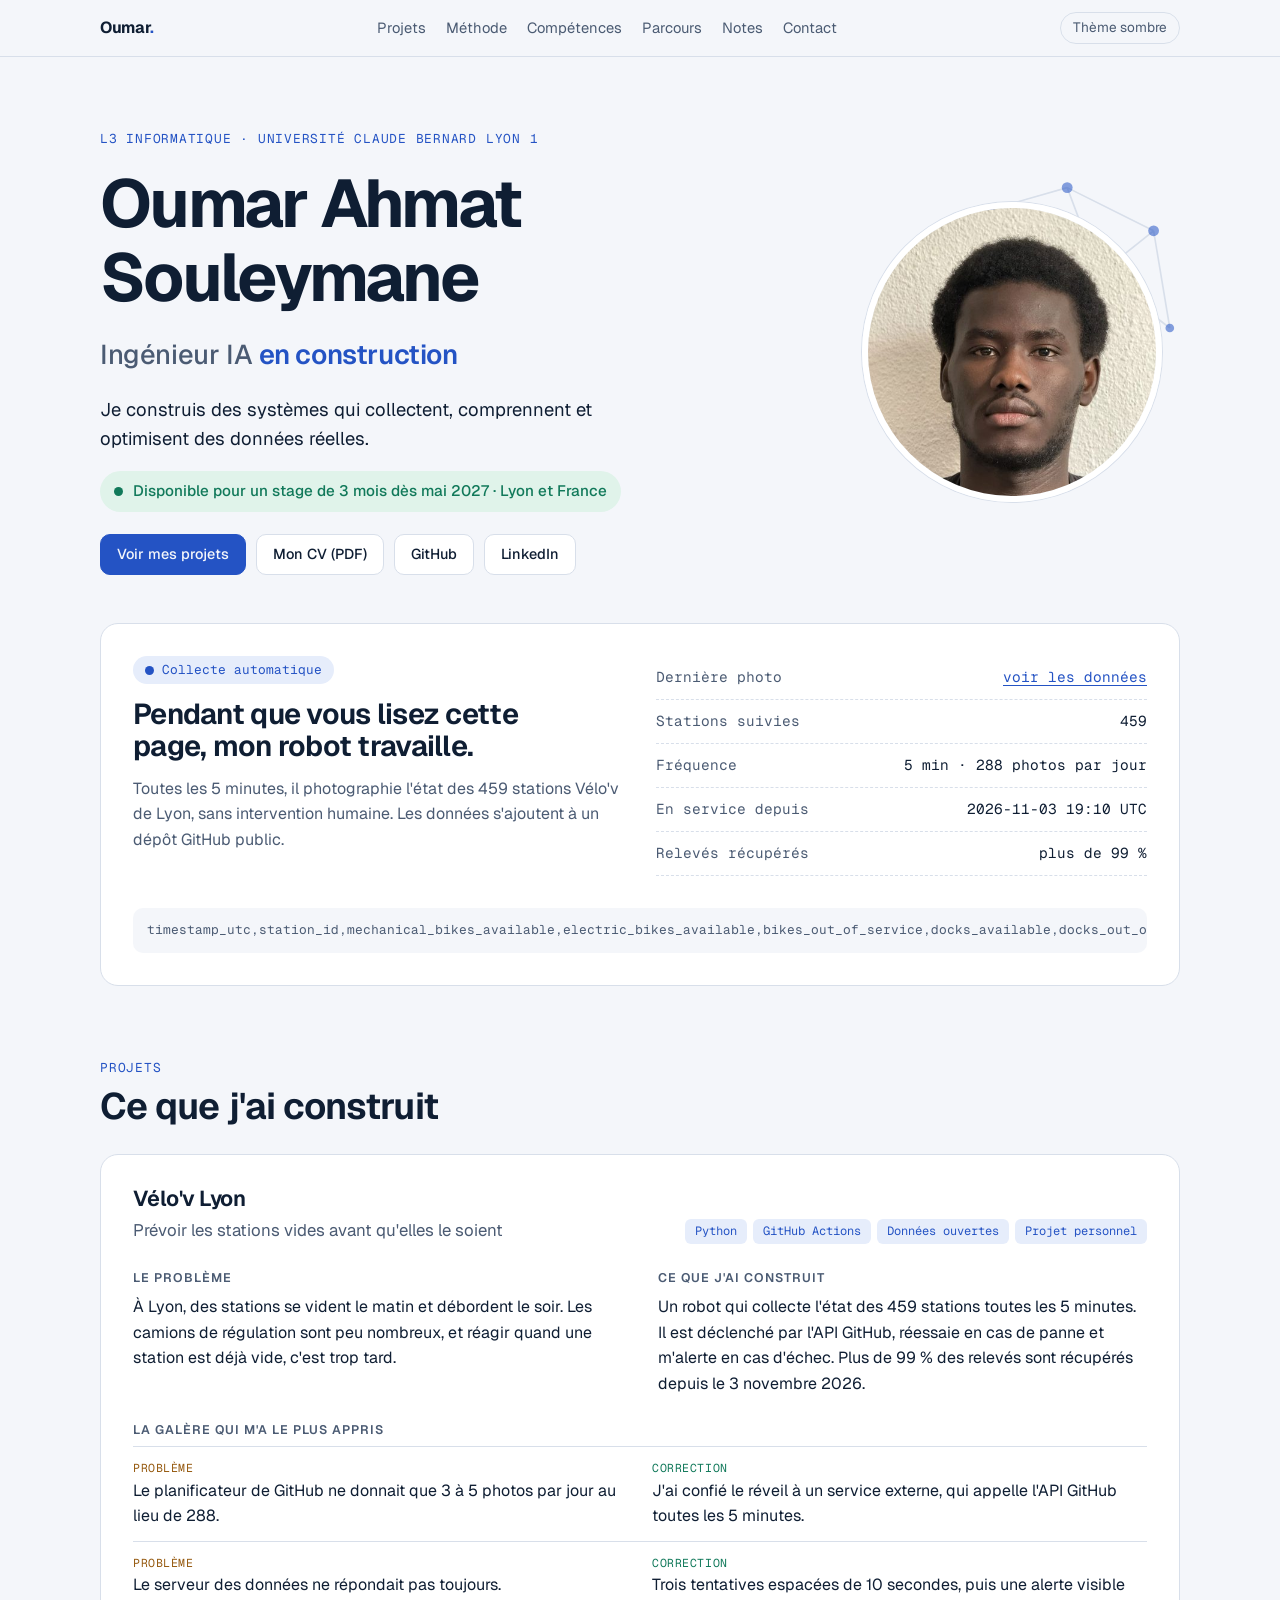
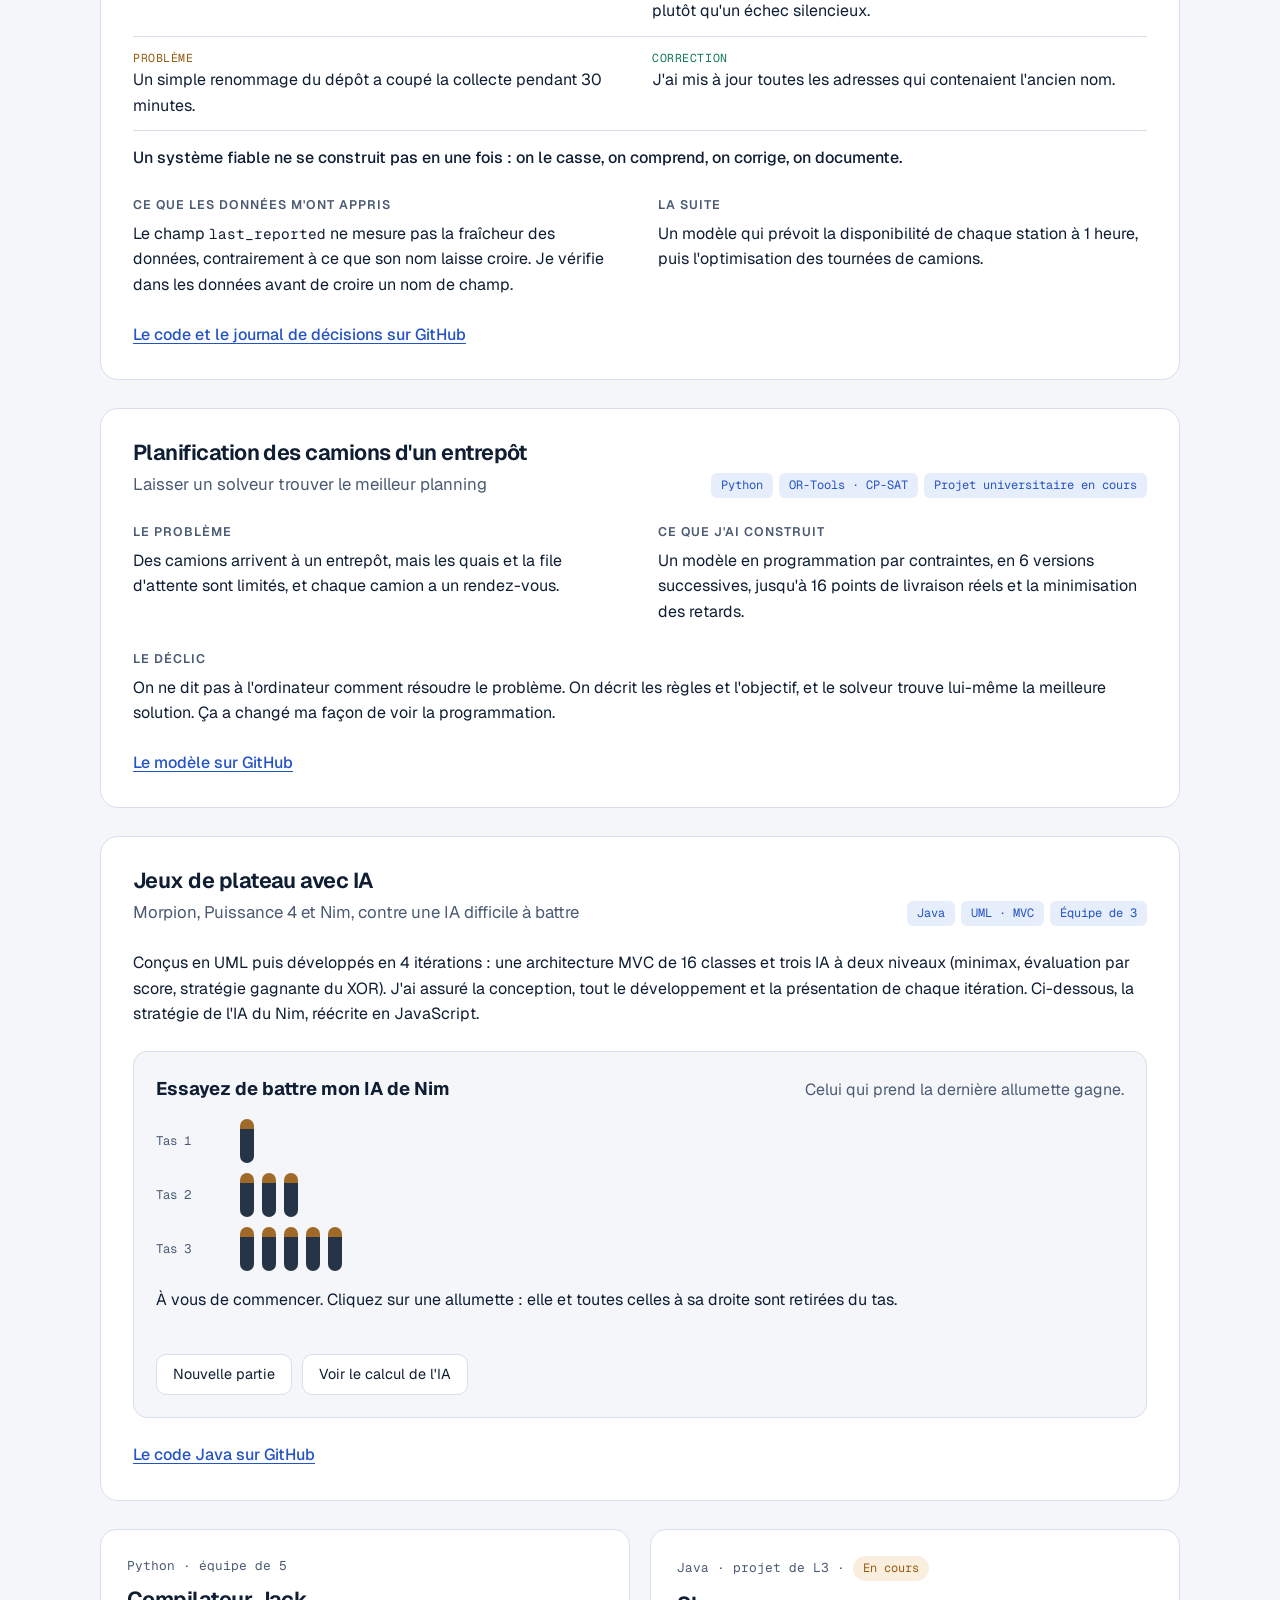
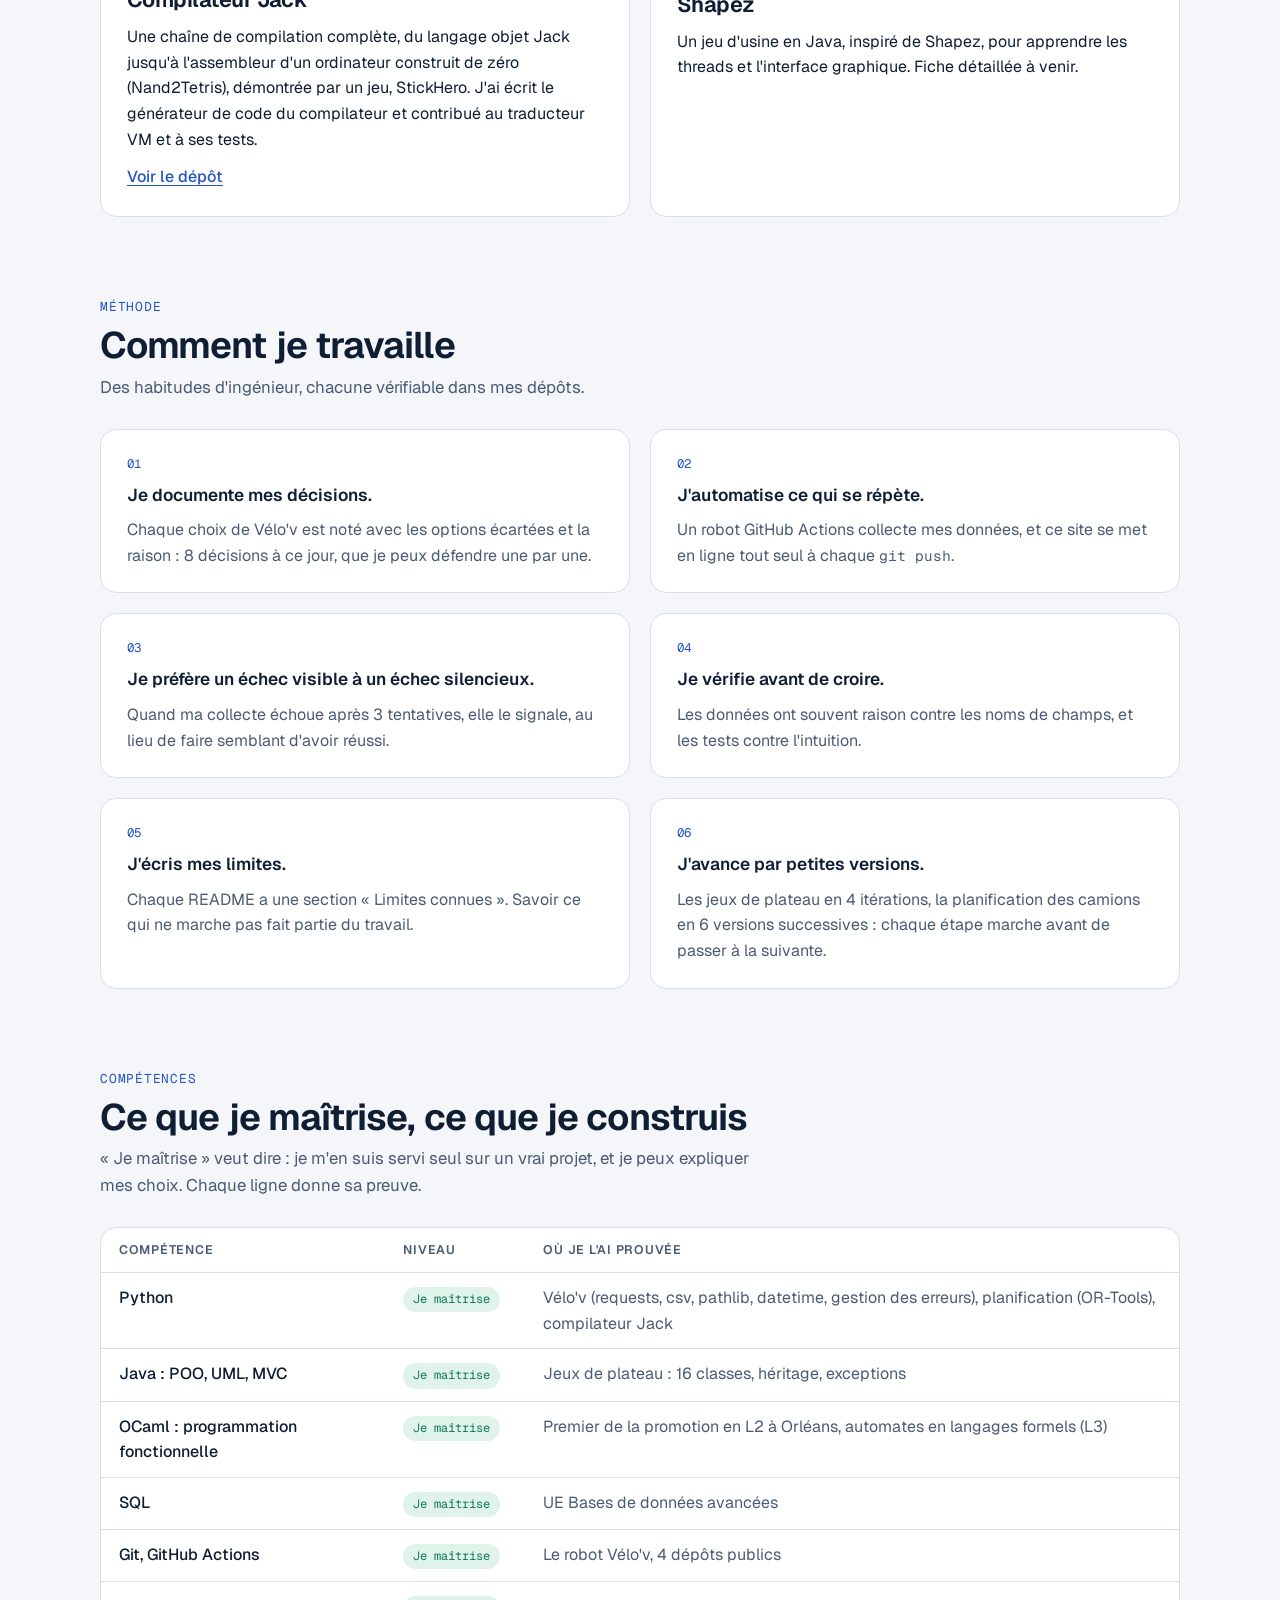
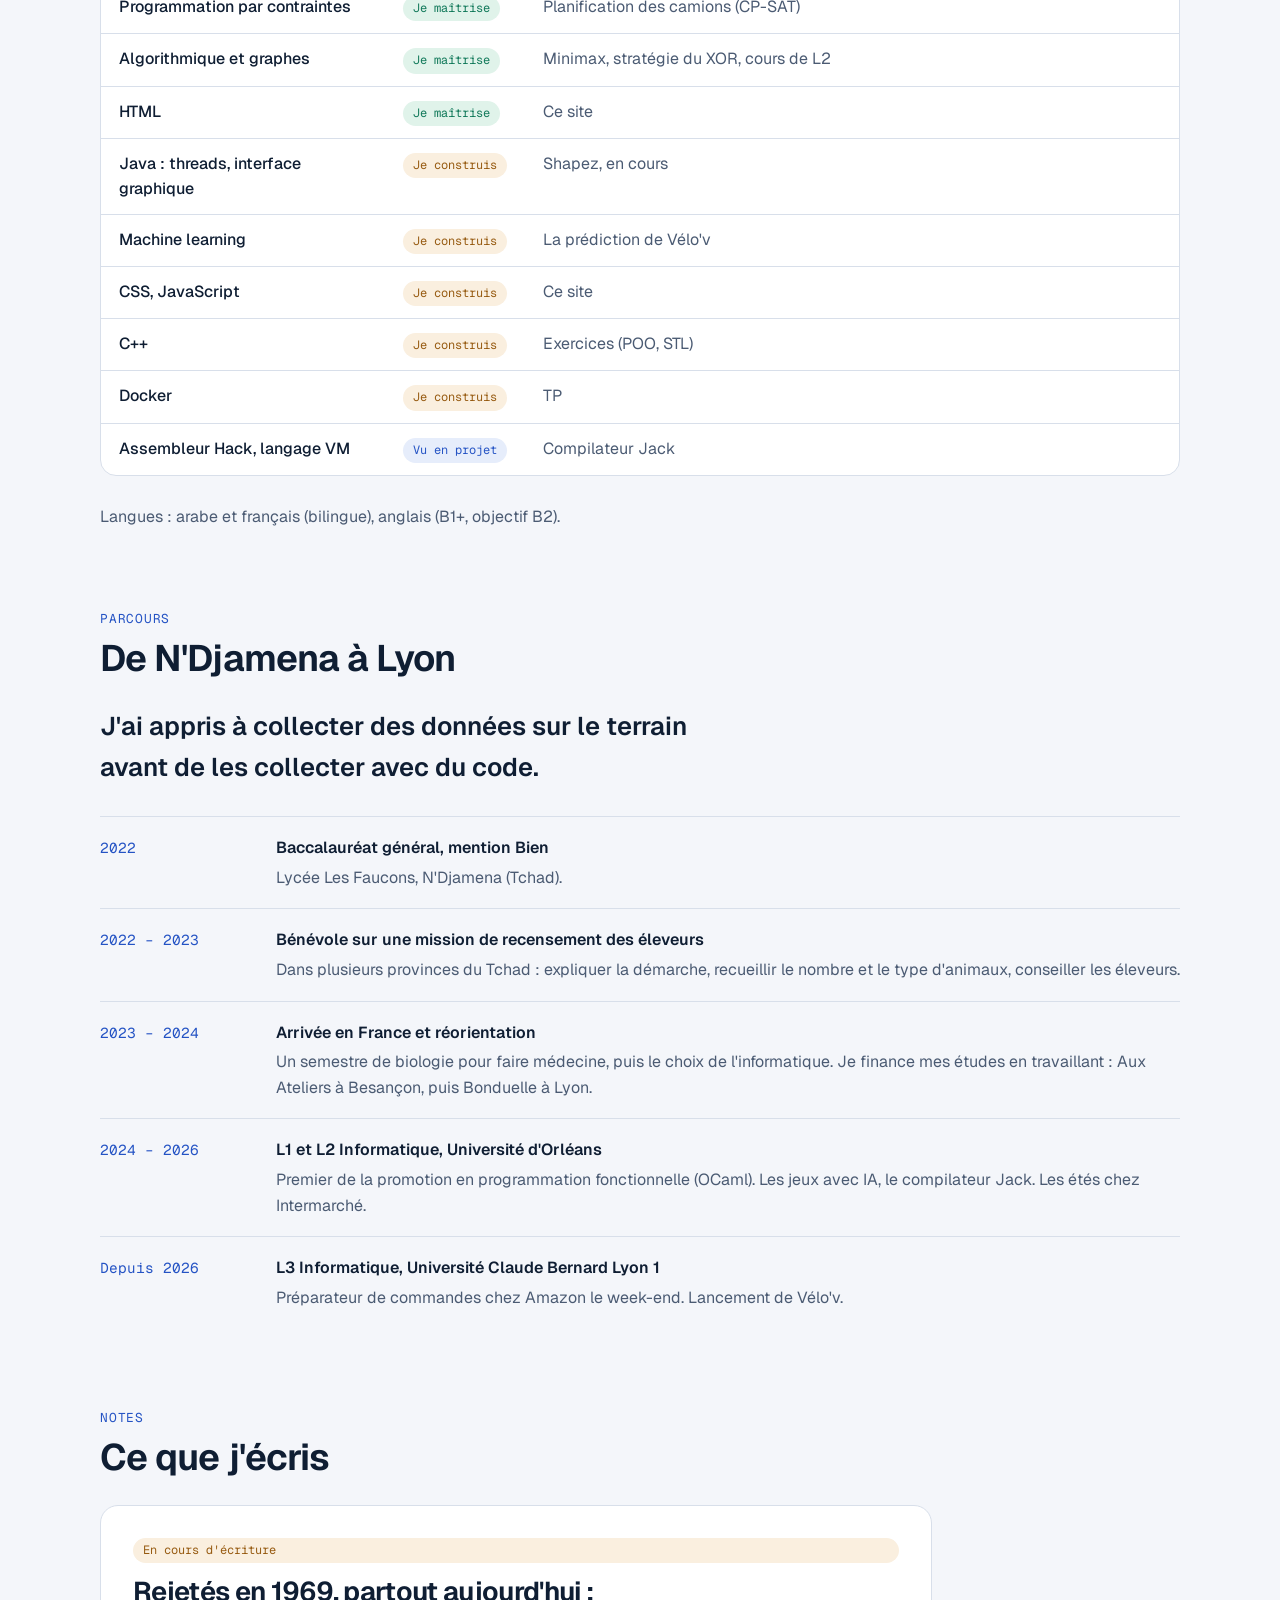
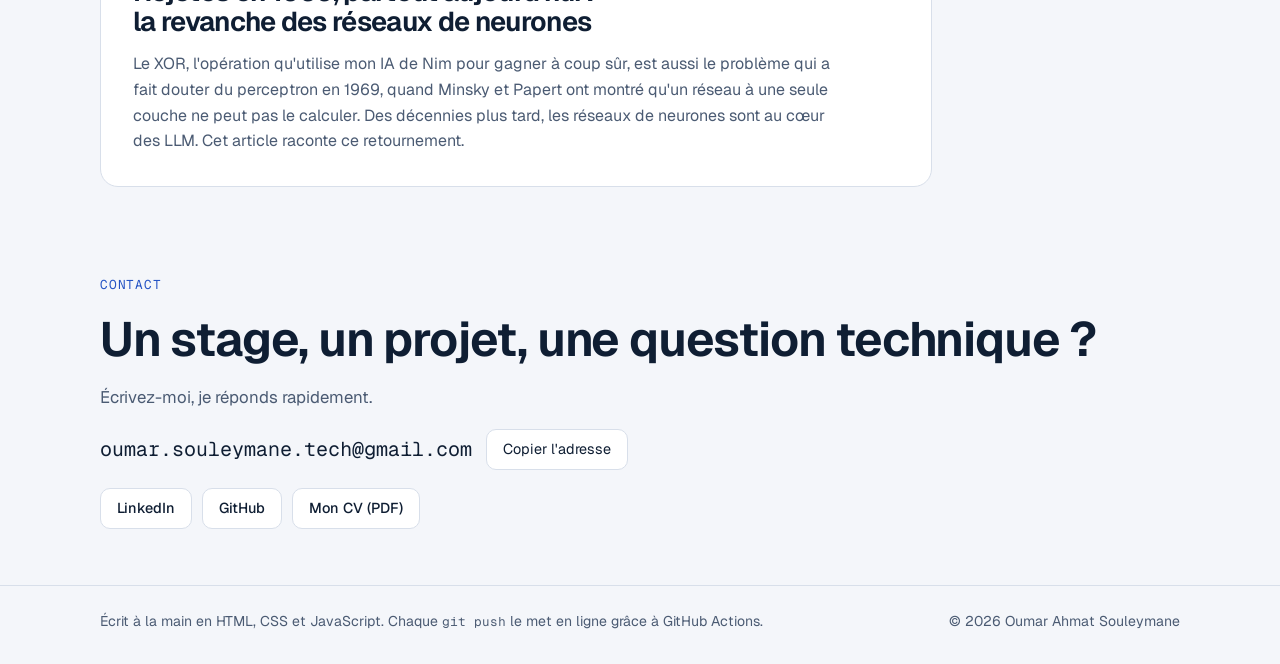
==== public/index.html @ a0fbc3c8 "Première version du portfolio" ====
<!doctype html>
<html lang="fr">
<head>
<meta charset="utf-8">
<meta name="viewport" content="width=device-width, initial-scale=1, viewport-fit=cover">
<title>Oumar Ahmat Souleymane</title>
<meta name="description" content="Oumar Ahmat Souleymane, ingénieur IA en construction. Étudiant en L3 Informatique à Lyon 1, à la recherche d'un stage de 3 mois dès mai 2027.">
<link rel="preconnect" href="https://fonts.googleapis.com">
<link rel="preconnect" href="https://fonts.gstatic.com" crossorigin>
<link rel="stylesheet" href="https://fonts.googleapis.com/css2?family=Geist:wght@400..800&family=Geist+Mono:wght@400;500&display=swap">
<link rel="stylesheet" href="css/style.css">
<link rel="icon" href="img/favicon.svg" type="image/svg+xml">
</head>
<body>
<header class="topbar">
  <div class="wrap topbar-in">
    <a class="brand" href="#accueil">Oumar<span>.</span></a>
    <nav class="nav" aria-label="Sections">
      <a href="#projets">Projets</a>
      <a href="#methode">Méthode</a>
      <a href="#competences">Compétences</a>
      <a href="#parcours">Parcours</a>
      <a href="#notes">Notes</a>
      <a href="#contact">Contact</a>
    </nav>
    <button class="theme" type="button" id="theme">Thème sombre</button>
  </div>
</header>

<main>
  <section id="accueil" class="wrap hero">
    <div class="hero-text">
      <p class="eyebrow">L3 Informatique · Université Claude Bernard Lyon 1</p>
      <h1>Oumar Ahmat Souleymane</h1>
      <p class="role">Ingénieur IA <strong>en construction</strong></p>
      <p class="lead">Je construis des systèmes qui collectent, comprennent et optimisent des données réelles.</p>
      <p class="badge"><span class="dot" aria-hidden="true"></span>Disponible pour un stage de 3 mois dès mai 2027 · Lyon et France</p>
      <div class="actions">
        <a class="btn primary" href="#projets">Voir mes projets</a>
        <a class="btn" href="cv.pdf" target="_blank" rel="noopener">Mon CV (PDF)</a>
        <a class="btn" href="https://github.com/S-oumar" target="_blank" rel="noopener">GitHub</a>
        <a class="btn" href="https://www.linkedin.com/in/oumar-ahmat-souleymane" target="_blank" rel="noopener">LinkedIn</a>
      </div>
    </div>
    <figure class="portrait">
      <svg viewBox="0 0 200 200" aria-hidden="true">
        <g stroke="currentColor" stroke-width="1.5" fill="none">
          <line x1="20" y1="40" x2="90" y2="20"/><line x1="90" y1="20" x2="170" y2="60"/>
          <line x1="90" y1="20" x2="120" y2="100"/><line x1="170" y1="60" x2="120" y2="100"/>
          <line x1="20" y1="40" x2="60" y2="120"/><line x1="60" y1="120" x2="120" y2="100"/>
          <line x1="170" y1="60" x2="185" y2="150"/><line x1="120" y1="100" x2="185" y2="150"/>
        </g>
        <circle cx="20" cy="40" r="4"/><circle cx="90" cy="20" r="5"/><circle cx="170" cy="60" r="5"/>
        <circle cx="120" cy="100" r="6"/><circle cx="60" cy="120" r="4"/><circle cx="185" cy="150" r="4"/>
      </svg>
      <img src="img/photo.jpg" alt="Portrait d'Oumar Ahmat Souleymane" width="480" height="480">
    </figure>
  </section>

  <section id="direct" class="wrap" aria-labelledby="direct-titre">
    <div class="live">
      <div class="live-head">
        <span class="pill" id="live-pill"><span class="dot" aria-hidden="true"></span><span id="live-state">Collecte automatique</span></span>
        <h2 id="direct-titre">Pendant que vous lisez cette page, mon robot travaille.</h2>
        <p>Toutes les 5 minutes, il photographie l'état des 459 stations Vélo'v de Lyon, sans intervention humaine. Les données s'ajoutent à un dépôt GitHub public.</p>
      </div>
      <dl class="spec">
        <div><dt>Dernière photo</dt><dd id="last-shot"><a href="https://github.com/S-oumar/velo-v-lyon/tree/main/data" target="_blank" rel="noopener">voir les données</a></dd></div>
        <div><dt>Stations suivies</dt><dd>459</dd></div>
        <div><dt>Fréquence</dt><dd>5 min · 288 photos par jour</dd></div>
        <div><dt>En service depuis</dt><dd>2026-11-03 19:10 UTC</dd></div>
        <div><dt>Relevés récupérés</dt><dd>plus de 99 %</dd></div>
      </dl>
      <p class="csv" aria-label="En-tête des fichiers de données">timestamp_utc,station_id,mechanical_bikes_available,electric_bikes_available,bikes_out_of_service,docks_available,docks_out_of_service,can_rent,can_return,last_reported_utc</p>
    </div>
  </section>

  <section id="projets" class="wrap section">
    <header class="section-head">
      <p class="eyebrow">Projets</p>
      <h2>Ce que j'ai construit</h2>
    </header>

    <article class="case">
      <div class="case-head">
        <div>
          <h3>Vélo'v Lyon</h3>
          <p class="case-sub">Prévoir les stations vides avant qu'elles le soient</p>
        </div>
        <ul class="tags"><li>Python</li><li>GitHub Actions</li><li>Données ouvertes</li><li>Projet personnel</li></ul>
      </div>
      <div class="case-grid">
        <div>
          <h4>Le problème</h4>
          <p>À Lyon, des stations se vident le matin et débordent le soir. Les camions de régulation sont peu nombreux, et réagir quand une station est déjà vide, c'est trop tard.</p>
        </div>
        <div>
          <h4>Ce que j'ai construit</h4>
          <p>Un robot qui collecte l'état des 459 stations toutes les 5 minutes. Il est déclenché par l'API GitHub, réessaie en cas de panne et m'alerte en cas d'échec. Plus de 99 % des relevés sont récupérés depuis le 3 novembre 2026.</p>
        </div>
        <div class="wide">
          <h4>La galère qui m'a le plus appris</h4>
          <ul class="fixes">
            <li><p class="broke">Le planificateur de GitHub ne donnait que 3 à 5 photos par jour au lieu de 288.</p><p class="fixed">J'ai confié le réveil à un service externe, qui appelle l'API GitHub toutes les 5 minutes.</p></li>
            <li><p class="broke">Le serveur des données ne répondait pas toujours.</p><p class="fixed">Trois tentatives espacées de 10 secondes, puis une alerte visible plutôt qu'un échec silencieux.</p></li>
            <li><p class="broke">Un simple renommage du dépôt a coupé la collecte pendant 30 minutes.</p><p class="fixed">J'ai mis à jour toutes les adresses qui contenaient l'ancien nom.</p></li>
          </ul>
          <p class="takeaway">Un système fiable ne se construit pas en une fois&nbsp;: on le casse, on comprend, on corrige, on documente.</p>
        </div>
        <div>
          <h4>Ce que les données m'ont appris</h4>
          <p>Le champ <code>last_reported</code> ne mesure pas la fraîcheur des données, contrairement à ce que son nom laisse croire. Je vérifie dans les données avant de croire un nom de champ.</p>
        </div>
        <div>
          <h4>La suite</h4>
          <p>Un modèle qui prévoit la disponibilité de chaque station à 1 heure, puis l'optimisation des tournées de camions.</p>
        </div>
      </div>
      <a class="more" href="https://github.com/S-oumar/velo-v-lyon" target="_blank" rel="noopener">Le code et le journal de décisions sur GitHub</a>
    </article>

    <article class="case">
      <div class="case-head">
        <div>
          <h3>Planification des camions d'un entrepôt</h3>
          <p class="case-sub">Laisser un solveur trouver le meilleur planning</p>
        </div>
        <ul class="tags"><li>Python</li><li>OR-Tools · CP-SAT</li><li>Projet universitaire en cours</li></ul>
      </div>
      <div class="case-grid">
        <div>
          <h4>Le problème</h4>
          <p>Des camions arrivent à un entrepôt, mais les quais et la file d'attente sont limités, et chaque camion a un rendez-vous.</p>
        </div>
        <div>
          <h4>Ce que j'ai construit</h4>
          <p>Un modèle en programmation par contraintes, en 6 versions successives, jusqu'à 16 points de livraison réels et la minimisation des retards.</p>
        </div>
        <div class="wide">
          <h4>Le déclic</h4>
          <p>On ne dit pas à l'ordinateur comment résoudre le problème. On décrit les règles et l'objectif, et le solveur trouve lui-même la meilleure solution. Ça a changé ma façon de voir la programmation.</p>
        </div>
      </div>
      <a class="more" href="https://github.com/S-oumar/Optimisation-de-transport" target="_blank" rel="noopener">Le modèle sur GitHub</a>
    </article>

    <article class="case">
      <div class="case-head">
        <div>
          <h3>Jeux de plateau avec IA</h3>
          <p class="case-sub">Morpion, Puissance 4 et Nim, contre une IA difficile à battre</p>
        </div>
        <ul class="tags"><li>Java</li><li>UML · MVC</li><li>Équipe de 3</li></ul>
      </div>
      <p>Conçus en UML puis développés en 4 itérations&nbsp;: une architecture MVC de 16 classes et trois IA à deux niveaux (minimax, évaluation par score, stratégie gagnante du XOR). J'ai assuré la conception, tout le développement et la présentation de chaque itération. Ci-dessous, la stratégie de l'IA du Nim, réécrite en JavaScript.</p>
      <div class="nim" id="nim">
        <div class="nim-top">
          <strong>Essayez de battre mon IA de Nim</strong>
          <span class="muted">Celui qui prend la dernière allumette gagne.</span>
        </div>
        <div class="piles" id="piles"></div>
        <p class="nim-status" id="nim-status" aria-live="polite">À vous de commencer. Cliquez sur une allumette&nbsp;: elle et toutes celles à sa droite sont retirées du tas.</p>
        <div class="nim-actions">
          <button class="btn" type="button" id="nim-reset">Nouvelle partie</button>
          <button class="btn" type="button" id="nim-why" aria-expanded="false" aria-controls="nim-xor">Voir le calcul de l'IA</button>
        </div>
        <div class="xor" id="nim-xor" hidden>
          <table><tbody id="xor-body"></tbody></table>
          <p class="muted" id="xor-text"></p>
        </div>
      </div>
      <a class="more" href="https://github.com/S-oumar/jeux-de-plateau-ia" target="_blank" rel="noopener">Le code Java sur GitHub</a>
    </article>

    <div class="cards">
      <article class="card">
        <p class="meta">Python · équipe de 5</p>
        <h3>Compilateur Jack</h3>
        <p>Une chaîne de compilation complète, du langage objet Jack jusqu'à l'assembleur d'un ordinateur construit de zéro (Nand2Tetris), démontrée par un jeu, StickHero. J'ai écrit le générateur de code du compilateur et contribué au traducteur VM et à ses tests.</p>
        <a class="more" href="https://github.com/S-oumar/compilateur-jack" target="_blank" rel="noopener">Voir le dépôt</a>
      </article>
      <article class="card">
        <p class="meta">Java · projet de L3 · <span class="chip build">En cours</span></p>
        <h3>Shapez</h3>
        <p>Un jeu d'usine en Java, inspiré de Shapez, pour apprendre les threads et l'interface graphique. Fiche détaillée à venir.</p>
      </article>
    </div>
  </section>

  <section id="methode" class="wrap section">
    <header class="section-head">
      <p class="eyebrow">Méthode</p>
      <h2>Comment je travaille</h2>
      <p class="intro">Des habitudes d'ingénieur, chacune vérifiable dans mes dépôts.</p>
    </header>
    <ul class="principles">
      <li><strong>Je documente mes décisions.</strong><span>Chaque choix de Vélo'v est noté avec les options écartées et la raison&nbsp;: 8 décisions à ce jour, que je peux défendre une par une.</span></li>
      <li><strong>J'automatise ce qui se répète.</strong><span>Un robot GitHub Actions collecte mes données, et ce site se met en ligne tout seul à chaque <code>git push</code>.</span></li>
      <li><strong>Je préfère un échec visible à un échec silencieux.</strong><span>Quand ma collecte échoue après 3 tentatives, elle le signale, au lieu de faire semblant d'avoir réussi.</span></li>
      <li><strong>Je vérifie avant de croire.</strong><span>Les données ont souvent raison contre les noms de champs, et les tests contre l'intuition.</span></li>
      <li><strong>J'écris mes limites.</strong><span>Chaque README a une section «&nbsp;Limites connues&nbsp;». Savoir ce qui ne marche pas fait partie du travail.</span></li>
      <li><strong>J'avance par petites versions.</strong><span>Les jeux de plateau en 4 itérations, la planification des camions en 6 versions successives&nbsp;: chaque étape marche avant de passer à la suivante.</span></li>
    </ul>
  </section>

  <section id="competences" class="wrap section">
    <header class="section-head">
      <p class="eyebrow">Compétences</p>
      <h2>Ce que je maîtrise, ce que je construis</h2>
      <p class="intro">«&nbsp;Je maîtrise&nbsp;» veut dire&nbsp;: je m'en suis servi seul sur un vrai projet, et je peux expliquer mes choix. Chaque ligne donne sa preuve.</p>
    </header>
    <div class="table-box">
      <table class="skills">
        <thead><tr><th scope="col">Compétence</th><th scope="col">Niveau</th><th scope="col">Où je l'ai prouvée</th></tr></thead>
        <tbody>
          <tr><td>Python</td><td><span class="chip master">Je maîtrise</span></td><td>Vélo'v (requests, csv, pathlib, datetime, gestion des erreurs), planification (OR-Tools), compilateur Jack</td></tr>
          <tr><td>Java&nbsp;: POO, UML, MVC</td><td><span class="chip master">Je maîtrise</span></td><td>Jeux de plateau&nbsp;: 16 classes, héritage, exceptions</td></tr>
          <tr><td>OCaml&nbsp;: programmation fonctionnelle</td><td><span class="chip master">Je maîtrise</span></td><td>Premier de la promotion en L2 à Orléans, automates en langages formels (L3)</td></tr>
          <tr><td>SQL</td><td><span class="chip master">Je maîtrise</span></td><td>UE Bases de données avancées</td></tr>
          <tr><td>Git, GitHub Actions</td><td><span class="chip master">Je maîtrise</span></td><td>Le robot Vélo'v, 4 dépôts publics</td></tr>
          <tr><td>Programmation par contraintes</td><td><span class="chip master">Je maîtrise</span></td><td>Planification des camions (CP-SAT)</td></tr>
          <tr><td>Algorithmique et graphes</td><td><span class="chip master">Je maîtrise</span></td><td>Minimax, stratégie du XOR, cours de L2</td></tr>
          <tr><td>HTML</td><td><span class="chip master">Je maîtrise</span></td><td>Ce site</td></tr>
          <tr><td>Java&nbsp;: threads, interface graphique</td><td><span class="chip build">Je construis</span></td><td>Shapez, en cours</td></tr>
          <tr><td>Machine learning</td><td><span class="chip build">Je construis</span></td><td>La prédiction de Vélo'v</td></tr>
          <tr><td>CSS, JavaScript</td><td><span class="chip build">Je construis</span></td><td>Ce site</td></tr>
          <tr><td>C++</td><td><span class="chip build">Je construis</span></td><td>Exercices (POO, STL)</td></tr>
          <tr><td>Docker</td><td><span class="chip build">Je construis</span></td><td>TP</td></tr>
          <tr><td>Assembleur Hack, langage VM</td><td><span class="chip seen">Vu en projet</span></td><td>Compilateur Jack</td></tr>
        </tbody>
      </table>
    </div>
    <p class="langs">Langues&nbsp;: arabe et français (bilingue), anglais (B1+, objectif B2).</p>
  </section>

  <section id="parcours" class="wrap section">
    <header class="section-head">
      <p class="eyebrow">Parcours</p>
      <h2>De N'Djamena à Lyon</h2>
    </header>
    <p class="quote">J'ai appris à collecter des données sur le terrain avant de les collecter avec du code.</p>
    <ol class="timeline">
      <li><span class="when">2022</span><div class="what"><strong>Baccalauréat général, mention Bien</strong><span>Lycée Les Faucons, N'Djamena (Tchad).</span></div></li>
      <li><span class="when">2022 – 2023</span><div class="what"><strong>Bénévole sur une mission de recensement des éleveurs</strong><span>Dans plusieurs provinces du Tchad&nbsp;: expliquer la démarche, recueillir le nombre et le type d'animaux, conseiller les éleveurs.</span></div></li>
      <li><span class="when">2023 – 2024</span><div class="what"><strong>Arrivée en France et réorientation</strong><span>Un semestre de biologie pour faire médecine, puis le choix de l'informatique. Je finance mes études en travaillant&nbsp;: Aux Ateliers à Besançon, puis Bonduelle à Lyon.</span></div></li>
      <li><span class="when">2024 – 2026</span><div class="what"><strong>L1 et L2 Informatique, Université d'Orléans</strong><span>Premier de la promotion en programmation fonctionnelle (OCaml). Les jeux avec IA, le compilateur Jack. Les étés chez Intermarché.</span></div></li>
      <li><span class="when">Depuis 2026</span><div class="what"><strong>L3 Informatique, Université Claude Bernard Lyon 1</strong><span>Préparateur de commandes chez Amazon le week-end. Lancement de Vélo'v.</span></div></li>
    </ol>
  </section>

  <section id="notes" class="wrap section">
    <header class="section-head">
      <p class="eyebrow">Notes</p>
      <h2>Ce que j'écris</h2>
    </header>
    <article class="note">
      <span class="chip build">En cours d'écriture</span>
      <h3>Rejetés en 1969, partout aujourd'hui&nbsp;: la revanche des réseaux de neurones</h3>
      <p>Le XOR, l'opération qu'utilise mon IA de Nim pour gagner à coup sûr, est aussi le problème qui a fait douter du perceptron en 1969, quand Minsky et Papert ont montré qu'un réseau à une seule couche ne peut pas le calculer. Des décennies plus tard, les réseaux de neurones sont au cœur des LLM. Cet article raconte ce retournement.</p>
    </article>
  </section>

  <section id="contact" class="wrap contact">
    <p class="eyebrow">Contact</p>
    <h2>Un stage, un projet, une question technique&nbsp;?</h2>
    <p class="intro">Écrivez-moi, je réponds rapidement.</p>
    <div class="mail">
      <code id="mail">oumar.souleymane.tech@gmail.com</code>
      <button class="btn" type="button" id="copy-mail">Copier l'adresse</button>
    </div>
    <div class="links">
      <a class="btn" href="https://www.linkedin.com/in/oumar-ahmat-souleymane" target="_blank" rel="noopener">LinkedIn</a>
      <a class="btn" href="https://github.com/S-oumar" target="_blank" rel="noopener">GitHub</a>
      <a class="btn" href="cv.pdf" target="_blank" rel="noopener">Mon CV (PDF)</a>
    </div>
  </section>
</main>

<footer>
  <div class="wrap">
    <span>Écrit à la main en HTML, CSS et JavaScript. Chaque <code>git push</code> le met en ligne grâce à GitHub Actions.</span>
    <span>© 2026 Oumar Ahmat Souleymane</span>
  </div>
</footer>

<script src="js/main.js"></script>
</body>
</html>
---- public/css/style.css ----
/* Base : ce que le navigateur ne fait pas tout seul. */
*, *::before, *::after { box-sizing: border-box; }
:root { color-scheme: light; }
body { margin: 0; }
img { max-width: 100%; }
[hidden] { display: none !important; }
/* Mise en page : une colonne de lecture (1120 px max), en-tête collant, le robot Vélo'v en fiche technique juste sous l'accueil, puis les preuves du plus fort au plus personnel. */
:root {
  --bg: #f4f6fa;
  --surface: #ffffff;
  --ink: #0f1e33;
  --muted: #4b5b73;
  --line: #d8dfea;
  --accent: #2453c4;
  --accent-soft: #e6edfb;
  --live: #11795a;
  --live-soft: #e0f3ea;
  --build: #965a10;
  --build-soft: #faefdf;
  --header: rgba(244, 246, 250, 0.88);
  --display: "Geist", system-ui, -apple-system, "Segoe UI", Roboto, sans-serif;
  --body: "Geist", system-ui, -apple-system, "Segoe UI", Roboto, sans-serif;
  --mono: "Geist Mono", ui-monospace, "SFMono-Regular", Menlo, Consolas, monospace;
}
@media (prefers-color-scheme: dark) {
  :root:not([data-theme="light"]) {
    --bg: #0b1626; --surface: #102036; --ink: #e7edf7; --muted: #9db0c9; --line: #22354f;
    --accent: #7fb2ff; --accent-soft: #16294a; --live: #4fd1a1; --live-soft: #0f3328;
    --build: #f0b35b; --build-soft: #35260f; --header: rgba(11, 22, 38, 0.88);
    color-scheme: dark;
  }
}
:root[data-theme="dark"] {
  --bg: #0b1626; --surface: #102036; --ink: #e7edf7; --muted: #9db0c9; --line: #22354f;
  --accent: #7fb2ff; --accent-soft: #16294a; --live: #4fd1a1; --live-soft: #0f3328;
  --build: #f0b35b; --build-soft: #35260f; --header: rgba(11, 22, 38, 0.88);
  color-scheme: dark;
}

html { scroll-behavior: smooth; scroll-padding-top: 72px; }
main { overflow-x: clip; }
body { background: var(--bg); color: var(--ink); font-family: var(--body); font-size: 16px; line-height: 1.6; }
body::before { content: ""; position: fixed; inset: 0 0 auto; height: env(safe-area-inset-top, 0px); z-index: 10; background: var(--bg); }
a { color: var(--accent); text-underline-offset: 3px; }
a:focus-visible, button:focus-visible { outline: 2px solid var(--accent); outline-offset: 3px; border-radius: 6px; }
h1, h2, h3 { font-family: var(--display); font-weight: 650; line-height: 1.1; letter-spacing: -0.025em; text-wrap: balance; margin: 0; }
h2 { font-size: clamp(1.6rem, 1.2rem + 1.6vw, 2.3rem); }
h3 { font-size: 1.35rem; }
h4 { font-family: var(--body); font-size: 0.78rem; font-weight: 600; letter-spacing: 0.08em; text-transform: uppercase; color: var(--muted); margin: 0 0 6px; }
p { margin: 0; }
code, .mono { font-family: var(--mono); font-size: 0.9em; }

.wrap { max-width: 1120px; margin-inline: auto; padding-left: max(20px, env(safe-area-inset-left, 0px)); padding-right: max(20px, env(safe-area-inset-right, 0px)); }
.section { padding-block: 72px 8px; display: grid; gap: 28px; }
.section-head { display: grid; gap: 8px; max-width: 46rem; }
.eyebrow { font-family: var(--mono); font-size: 0.8rem; letter-spacing: 0.06em; text-transform: uppercase; color: var(--accent); }
.intro { color: var(--muted); font-size: 1.05rem; max-width: 42rem; }

/* En-tête */
.topbar { position: sticky; top: env(safe-area-inset-top, 0px); z-index: 20; background: var(--header); backdrop-filter: blur(10px); -webkit-backdrop-filter: blur(10px); border-bottom: 1px solid var(--line); }
.topbar-in { display: flex; align-items: center; justify-content: space-between; gap: 16px; padding-block: 12px; }
.brand { font-family: var(--display); font-weight: 700; color: var(--ink); text-decoration: none; letter-spacing: -0.02em; white-space: nowrap; }
.brand span { color: var(--accent); }
.nav { display: flex; gap: 20px; overflow-x: auto; min-width: 0; scrollbar-width: none; }
.nav::-webkit-scrollbar { display: none; }
.nav a { color: var(--muted); text-decoration: none; font-size: 0.92rem; white-space: nowrap; padding-block: 4px; }
.nav a:hover { color: var(--ink); }
.nav a[aria-current="true"] { color: var(--ink); box-shadow: inset 0 -2px 0 var(--accent); }
.theme { flex: none; font: inherit; font-size: 0.85rem; color: var(--muted); background: none; border: 1px solid var(--line); border-radius: 999px; padding: 4px 12px; cursor: pointer; white-space: nowrap; }
.theme:hover { color: var(--ink); border-color: var(--accent); }

/* Accueil */
.hero { display: grid; grid-template-columns: minmax(0, 1.35fr) minmax(0, 0.65fr); gap: 48px; align-items: center; padding-block: 72px 48px; }
.hero-text { display: grid; gap: 18px; min-width: 0; }
.hero h1 { font-size: clamp(2.4rem, 1.4rem + 3.8vw, 4.2rem); font-weight: 700; letter-spacing: -0.04em; }
.role { font-family: var(--display); font-weight: 500; letter-spacing: -0.015em; font-size: clamp(1.25rem, 1rem + 1vw, 1.7rem); color: var(--muted); }
.role strong { color: var(--accent); font-weight: 600; }
.lead { font-size: 1.15rem; max-width: 36rem; }
.badge { display: inline-flex; align-items: center; gap: 10px; justify-self: start; padding: 8px 14px; border-radius: 999px; background: var(--live-soft); color: var(--live); font-weight: 500; font-size: 0.95rem; }
.dot { width: 9px; height: 9px; border-radius: 50%; background: currentColor; flex: none; box-shadow: 0 0 0 0 currentColor; animation: pulse 2.4s ease-out infinite; }
@keyframes pulse { 0% { box-shadow: 0 0 0 0 color-mix(in srgb, currentColor 55%, transparent); } 70%, 100% { box-shadow: 0 0 0 9px transparent; } }
.actions { display: flex; flex-wrap: wrap; gap: 10px; margin-top: 4px; }
.btn { display: inline-flex; align-items: center; padding: 10px 18px; border-radius: 10px; border: 1px solid var(--line); background: var(--surface); color: var(--ink); text-decoration: none; font-weight: 500; font-size: 0.95rem; }
.btn:hover { border-color: var(--accent); }
.btn.primary { background: var(--accent); border-color: var(--accent); color: var(--bg); }
.portrait { margin: 0; position: relative; justify-self: center; width: min(100%, 300px); }
.portrait img { display: block; width: 100%; height: auto; aspect-ratio: 1; object-fit: cover; border-radius: 50%; border: 6px solid var(--surface); box-shadow: 0 0 0 1px var(--line); position: relative; z-index: 1; }
.portrait svg { position: absolute; inset: -12% -8% auto auto; width: 72%; z-index: 0; color: var(--line); }
.portrait svg circle { fill: var(--accent); opacity: 0.55; }

/* Robot en direct */
.live { display: grid; grid-template-columns: minmax(0, 1fr) minmax(0, 1fr); gap: 32px; padding: 32px; border-radius: 18px; background: var(--surface); border: 1px solid var(--line); }
.live-head { display: grid; gap: 14px; align-content: start; min-width: 0; }
.pill { display: inline-flex; align-items: center; gap: 8px; justify-self: start; padding: 4px 12px; border-radius: 999px; font-family: var(--mono); font-size: 0.8rem; background: var(--accent-soft); color: var(--accent); }
.pill[data-state="live"] { background: var(--live-soft); color: var(--live); }
.live-head h2 { font-size: clamp(1.35rem, 1.1rem + 1vw, 1.8rem); }
.live-head p { color: var(--muted); }
.spec { margin: 0; display: grid; gap: 0; font-family: var(--mono); font-size: 0.9rem; min-width: 0; }
.spec div { display: flex; justify-content: space-between; gap: 16px; padding-block: 10px; border-bottom: 1px dashed var(--line); }
.spec dt { color: var(--muted); }
.spec dd { margin: 0; text-align: right; font-variant-numeric: tabular-nums; }
.csv { grid-column: 1 / -1; overflow-x: auto; padding: 12px 14px; border-radius: 10px; background: var(--bg); font-family: var(--mono); font-size: 0.8rem; color: var(--muted); white-space: nowrap; }

/* Projets */
.case { display: grid; gap: 24px; padding: 32px; border-radius: 18px; background: var(--surface); border: 1px solid var(--line); }
.case-head { display: flex; flex-wrap: wrap; justify-content: space-between; align-items: flex-end; gap: 12px 24px; }
.case-head > div { display: grid; gap: 6px; min-width: 0; }
.case-sub { color: var(--muted); font-size: 1.05rem; }
.tags { list-style: none; margin: 0; padding: 0; display: flex; flex-wrap: wrap; gap: 6px; }
.tags li { font-family: var(--mono); font-size: 0.75rem; padding: 3px 10px; border-radius: 6px; background: var(--accent-soft); color: var(--accent); }
.case-grid { display: grid; grid-template-columns: repeat(2, minmax(0, 1fr)); gap: 24px 36px; }
.case-grid > div { min-width: 0; }
.case-grid .wide { grid-column: 1 / -1; }
.fixes { margin: 6px 0 0; padding: 0; list-style: none; display: grid; gap: 0; border-top: 1px solid var(--line); }
.fixes li { display: grid; grid-template-columns: minmax(0, 1fr) minmax(0, 1fr); gap: 24px; padding-block: 12px; border-bottom: 1px solid var(--line); }
.fixes .broke::before { content: "Problème"; display: block; font-family: var(--mono); font-size: 0.72rem; color: var(--build); letter-spacing: 0.05em; text-transform: uppercase; }
.fixes .fixed::before { content: "Correction"; display: block; font-family: var(--mono); font-size: 0.72rem; color: var(--live); letter-spacing: 0.05em; text-transform: uppercase; }
.takeaway { margin-top: 14px; font-weight: 500; }
.more { font-weight: 500; justify-self: start; }
.cards { display: grid; grid-template-columns: repeat(2, minmax(0, 1fr)); gap: 20px; }
.card { display: grid; gap: 12px; align-content: start; padding: 26px; border-radius: 16px; background: var(--surface); border: 1px solid var(--line); min-width: 0; }
.card .meta { font-family: var(--mono); font-size: 0.8rem; color: var(--muted); }
.wip { display: flex; flex-wrap: wrap; align-items: baseline; gap: 6px 12px; padding: 18px 22px; border-radius: 14px; border: 1px dashed var(--line); color: var(--muted); }
.wip strong { color: var(--ink); }

/* Méthode */
.principles { list-style: none; margin: 0; padding: 0; display: grid; grid-template-columns: repeat(2, minmax(0, 1fr)); gap: 20px; counter-reset: principe; }
.principles li { display: grid; gap: 8px; align-content: start; padding: 24px 26px; border-radius: 16px; background: var(--surface); border: 1px solid var(--line); counter-increment: principe; }
.principles li::before { content: "0" counter(principe); font-family: var(--mono); font-size: 0.78rem; color: var(--accent); }
.principles strong { font-family: var(--display); font-weight: 600; font-size: 1.08rem; }
.principles span { color: var(--muted); }

/* Compétences */
.table-box { overflow-x: auto; border-radius: 16px; border: 1px solid var(--line); background: var(--surface); }
.skills { width: 100%; border-collapse: collapse; min-width: 560px; }
.skills th, .skills td { text-align: left; padding: 12px 18px; border-bottom: 1px solid var(--line); vertical-align: top; }
.skills th { font-size: 0.78rem; font-weight: 600; letter-spacing: 0.06em; text-transform: uppercase; color: var(--muted); }
.skills tr:last-child td { border-bottom: 0; }
.skills td:first-child { font-weight: 500; }
.skills td:last-child { color: var(--muted); }
.chip { display: inline-block; white-space: nowrap; font-family: var(--mono); font-size: 0.75rem; padding: 3px 10px; border-radius: 999px; }
.chip.master { background: var(--live-soft); color: var(--live); }
.chip.build { background: var(--build-soft); color: var(--build); }
.chip.seen { background: var(--accent-soft); color: var(--accent); }
.langs { color: var(--muted); }

/* Parcours */
.quote { font-family: var(--display); font-weight: 600; font-size: clamp(1.2rem, 1rem + 0.9vw, 1.6rem); max-width: 40rem; }
.timeline { list-style: none; margin: 0; padding: 0; display: grid; gap: 0; }
.timeline li { display: grid; grid-template-columns: 9.5rem minmax(0, 1fr); gap: 24px; padding-block: 18px; border-top: 1px solid var(--line); }
.timeline .when { font-family: var(--mono); font-size: 0.9rem; color: var(--accent); font-variant-numeric: tabular-nums; padding-top: 2px; }
.timeline .what { display: grid; gap: 4px; }
.timeline .what strong { font-weight: 600; }
.timeline .what span { color: var(--muted); }

/* Notes */
.note { display: grid; gap: 14px; padding: 32px; border-radius: 18px; background: var(--surface); border: 1px solid var(--line); max-width: 52rem; }
.note h3 { font-size: clamp(1.3rem, 1.1rem + 0.8vw, 1.7rem); }
.note p { color: var(--muted); max-width: 44rem; }

/* Contact */
.contact { display: grid; gap: 18px; padding-block: 80px 56px; }
.contact h2 { font-size: clamp(1.9rem, 1.3rem + 2.4vw, 3rem); }
.mail { display: flex; flex-wrap: wrap; align-items: center; gap: 10px 14px; }
.mail code { font-size: clamp(1rem, 0.9rem + 0.5vw, 1.25rem); color: var(--ink); user-select: all; overflow-wrap: anywhere; }
button.btn { font: inherit; font-size: 0.9rem; cursor: pointer; }
.links { display: flex; flex-wrap: wrap; gap: 10px; }
footer { border-top: 1px solid var(--line); }
footer .wrap { display: flex; flex-wrap: wrap; justify-content: space-between; gap: 8px 24px; padding-block: 24px 32px; color: var(--muted); font-size: 0.88rem; }

/* Le jeu de Nim */
.nim { display: grid; gap: 16px; padding: 22px; border-radius: 14px; background: var(--bg); border: 1px solid var(--line); }
.nim-top { display: flex; flex-wrap: wrap; justify-content: space-between; align-items: baseline; gap: 8px 16px; }
.nim-top strong { font-family: var(--display); font-size: 1.15rem; }
.piles { display: grid; gap: 10px; }
.pile { display: grid; grid-template-columns: 4.5rem minmax(0, 1fr); align-items: center; gap: 12px; }
.pile-label { font-family: var(--mono); font-size: 0.78rem; color: var(--muted); }
.matches { display: flex; flex-wrap: wrap; gap: 8px; min-height: 44px; align-items: center; }
.match { width: 14px; height: 44px; padding: 0; border: 0; border-radius: 7px; cursor: pointer; background: linear-gradient(to bottom, var(--build) 0 22%, var(--ink) 22% 100%); opacity: 0.9; transition: transform 0.15s, opacity 0.15s; }
.match:hover, .match.lift { transform: translateY(-4px); opacity: 1; }
.match:disabled { cursor: default; transform: none; }
.empty { font-family: var(--mono); font-size: 0.78rem; color: var(--muted); }
.nim-status { min-height: 3.2em; }
.nim-actions { display: flex; flex-wrap: wrap; gap: 10px; }
.btn { display: inline-flex; align-items: center; padding: 8px 16px; border-radius: 10px; border: 1px solid var(--line); background: var(--surface); color: var(--ink); font: inherit; font-size: 0.9rem; font-weight: 500; cursor: pointer; text-decoration: none; }
.btn:hover { border-color: var(--accent); }
.btn.primary { background: var(--accent); border-color: var(--accent); color: var(--bg); }
.xor { overflow-x: auto; }
.xor table { border-collapse: collapse; font-family: var(--mono); font-size: 0.82rem; font-variant-numeric: tabular-nums; }
.xor td { padding: 3px 14px 3px 0; color: var(--muted); }
.xor tr.sum td { color: var(--ink); border-top: 1px solid var(--line); padding-top: 6px; font-weight: 500; }

.muted { color: var(--muted); }

@media (max-width: 820px) {
  .principles { grid-template-columns: minmax(0, 1fr); }
  .pile { grid-template-columns: 3.4rem minmax(0, 1fr); }
  .nim { padding: 16px; }
  .hero { grid-template-columns: minmax(0, 1fr); gap: 32px; padding-block: 44px 32px; }
  .portrait { order: -1; width: min(60%, 200px); justify-self: start; }
  .portrait svg { display: none; }
  .live, .case-grid, .cards { grid-template-columns: minmax(0, 1fr); }
  .live, .case, .note { padding: 22px; }
  .fixes li { grid-template-columns: minmax(0, 1fr); gap: 6px; }
  .timeline li { grid-template-columns: minmax(0, 1fr); gap: 4px; }
  .section { padding-block: 56px 4px; }
}
@media (prefers-reduced-motion: reduce) {
  html { scroll-behavior: auto; }
  .dot { animation: none; }
}
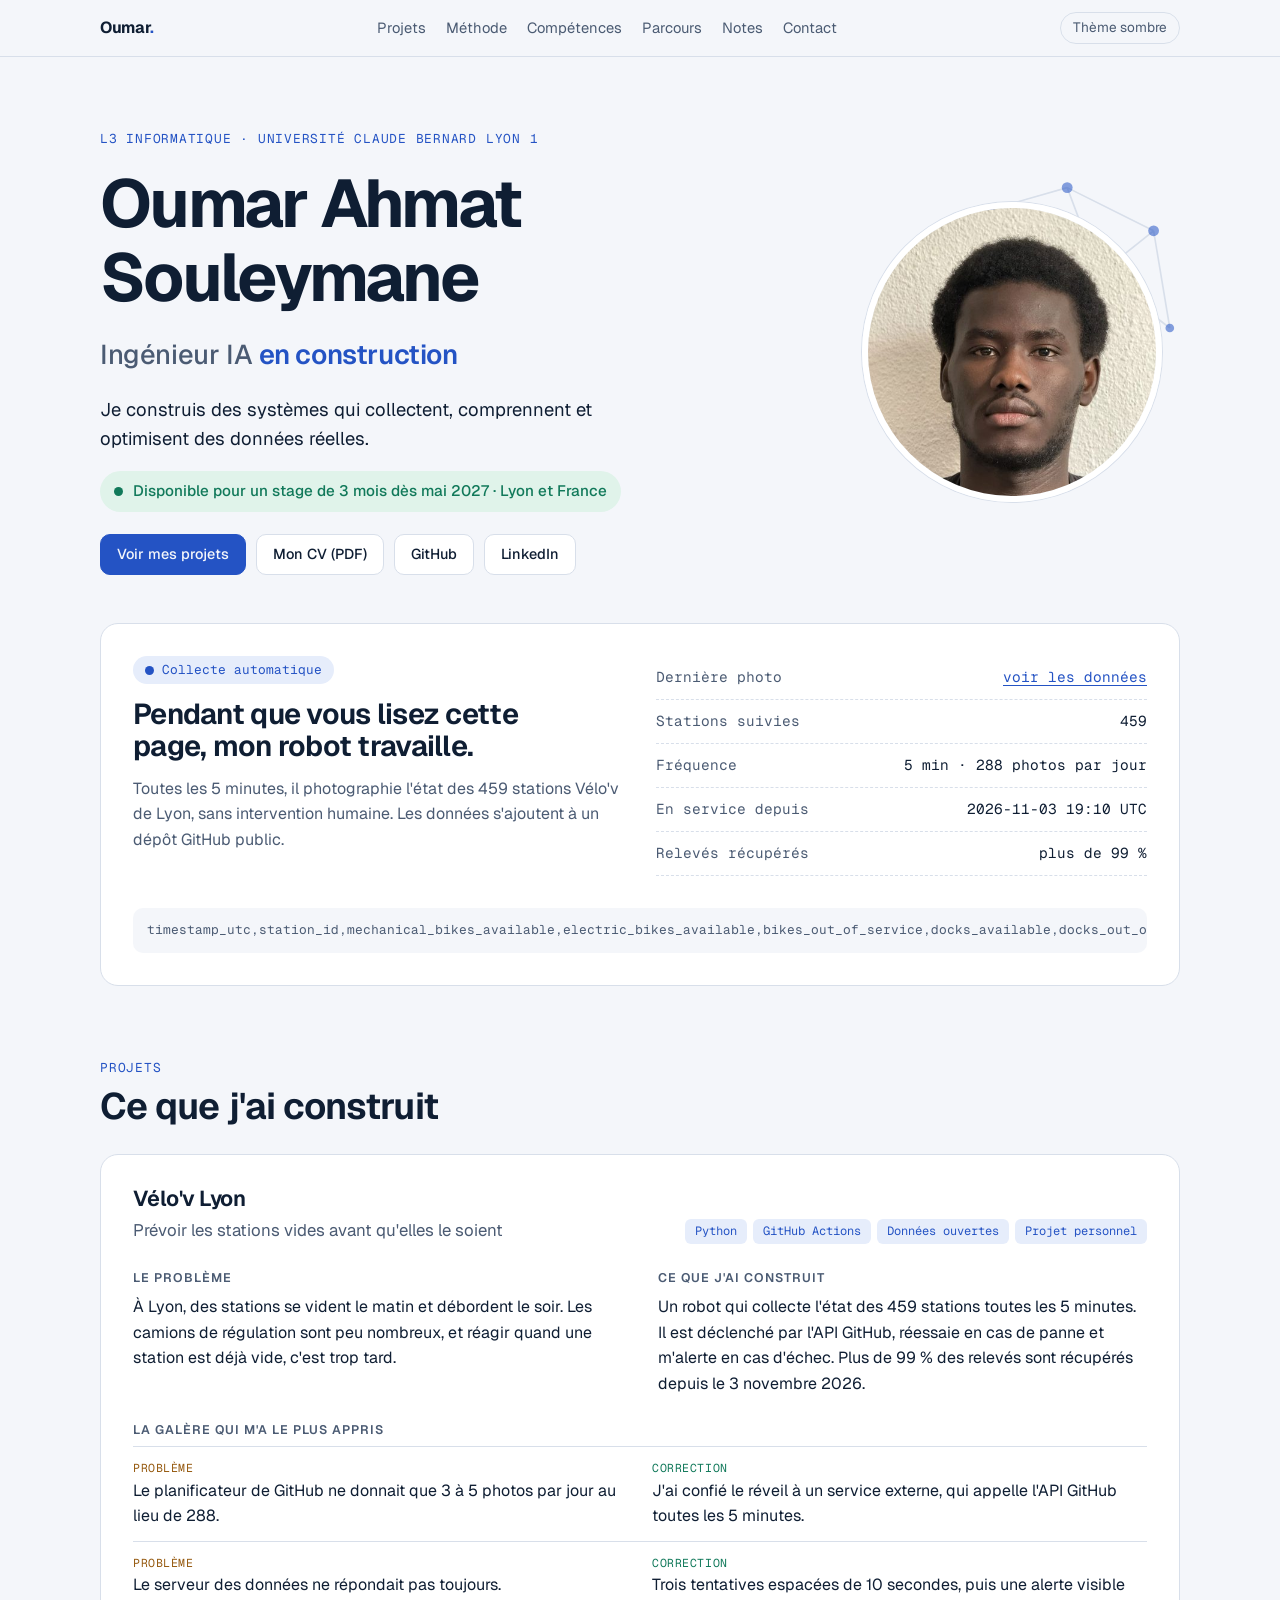
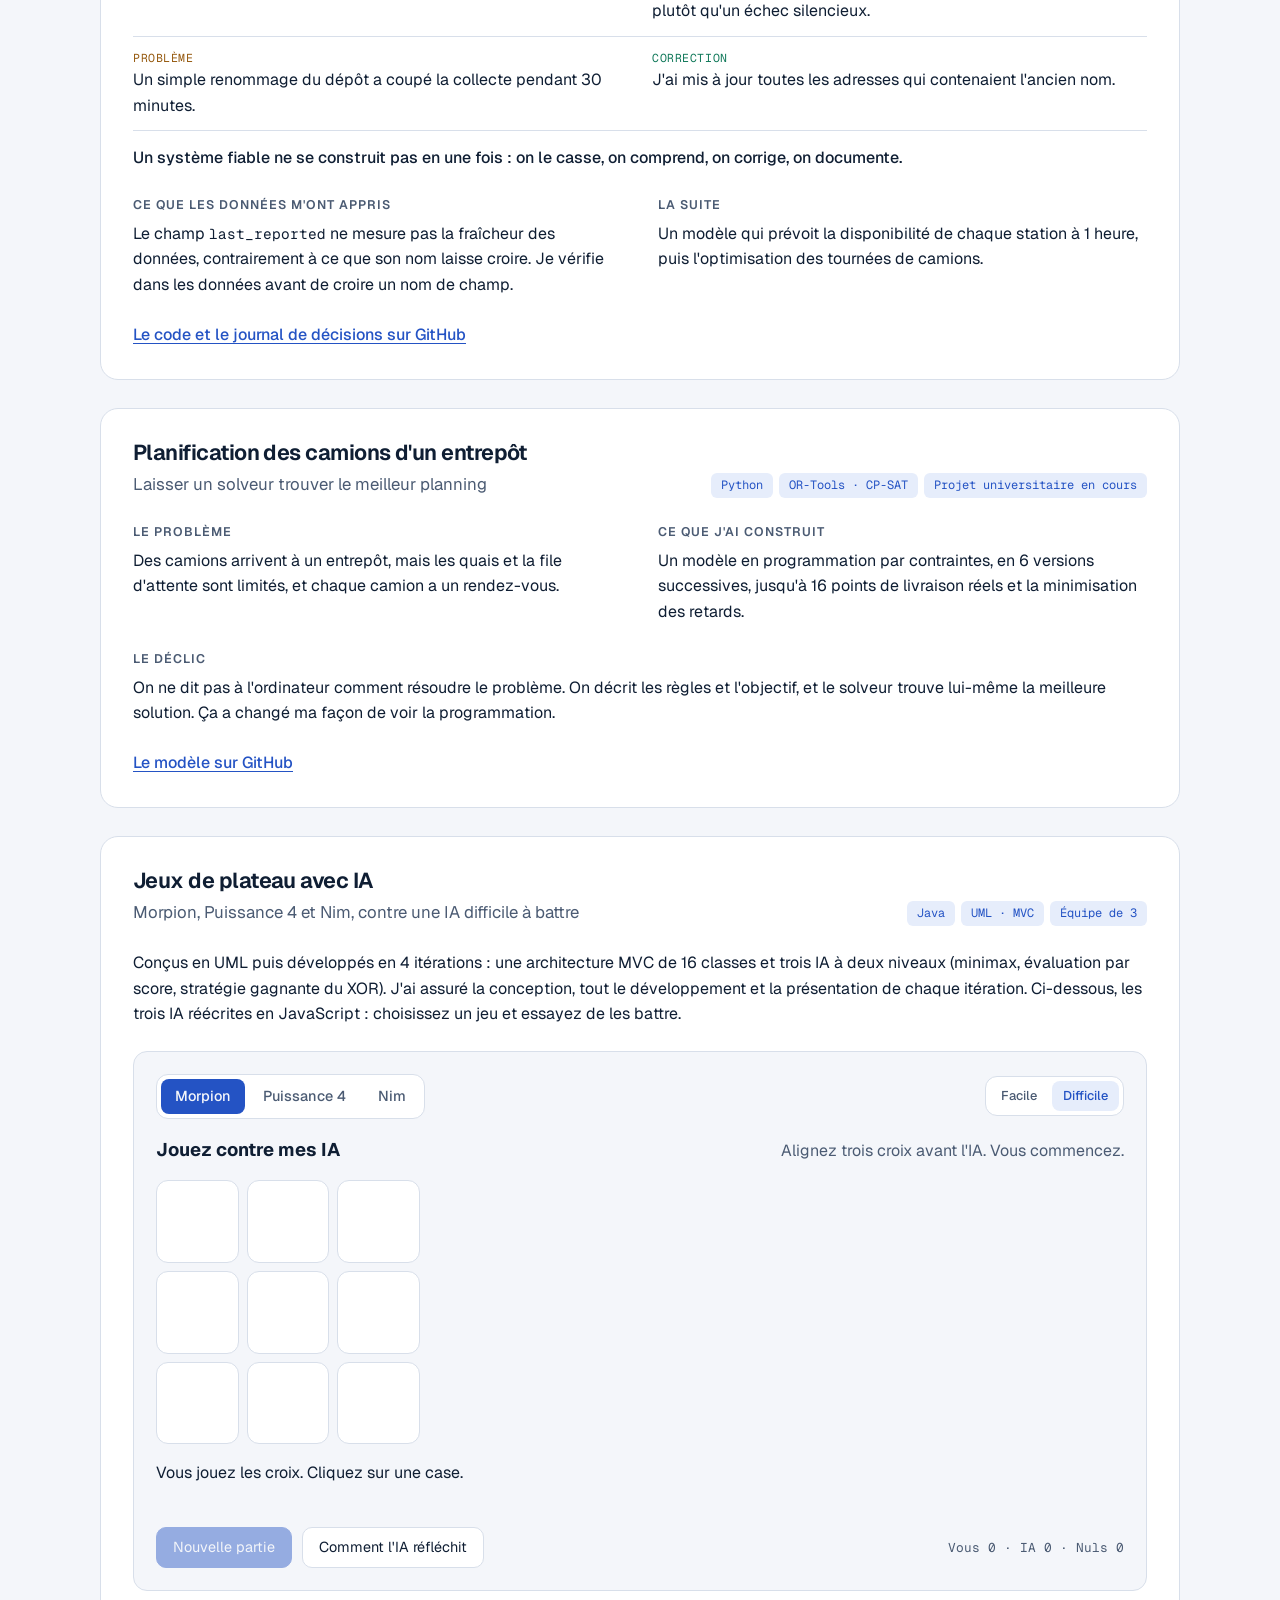
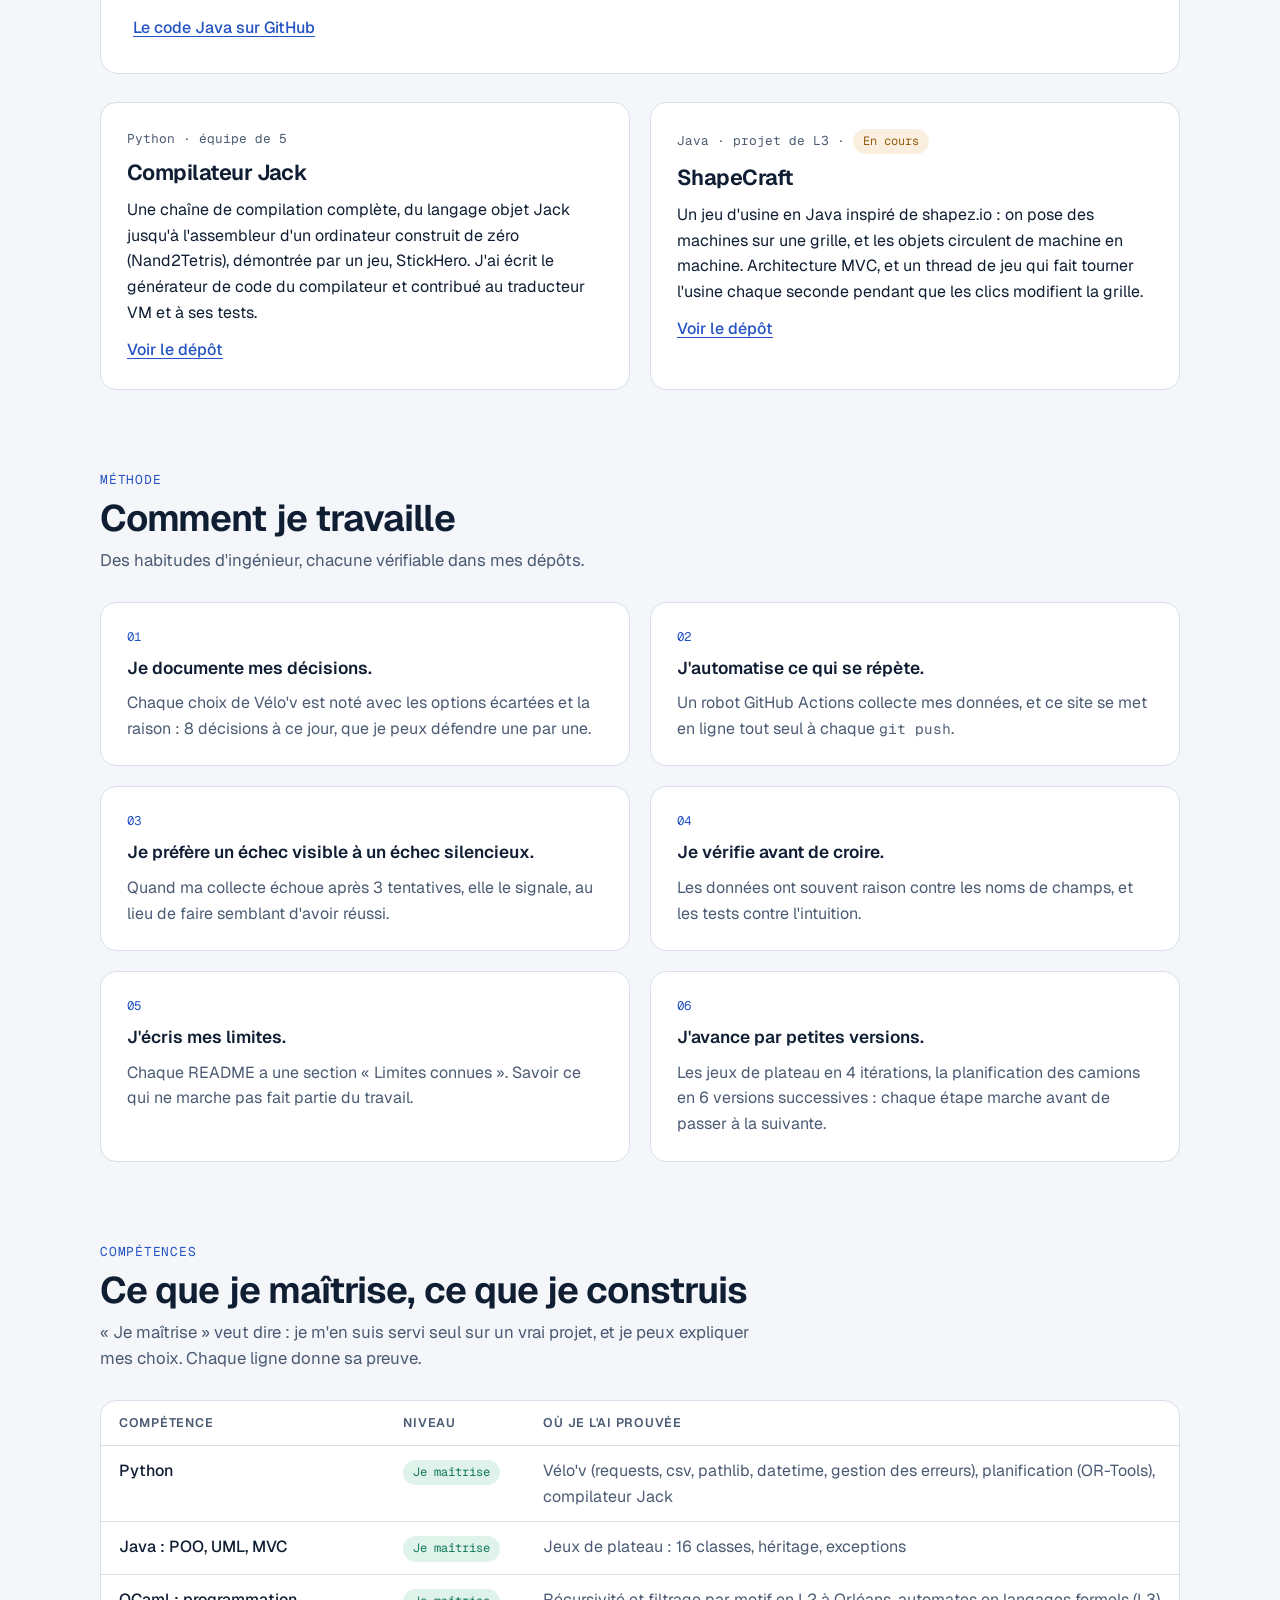
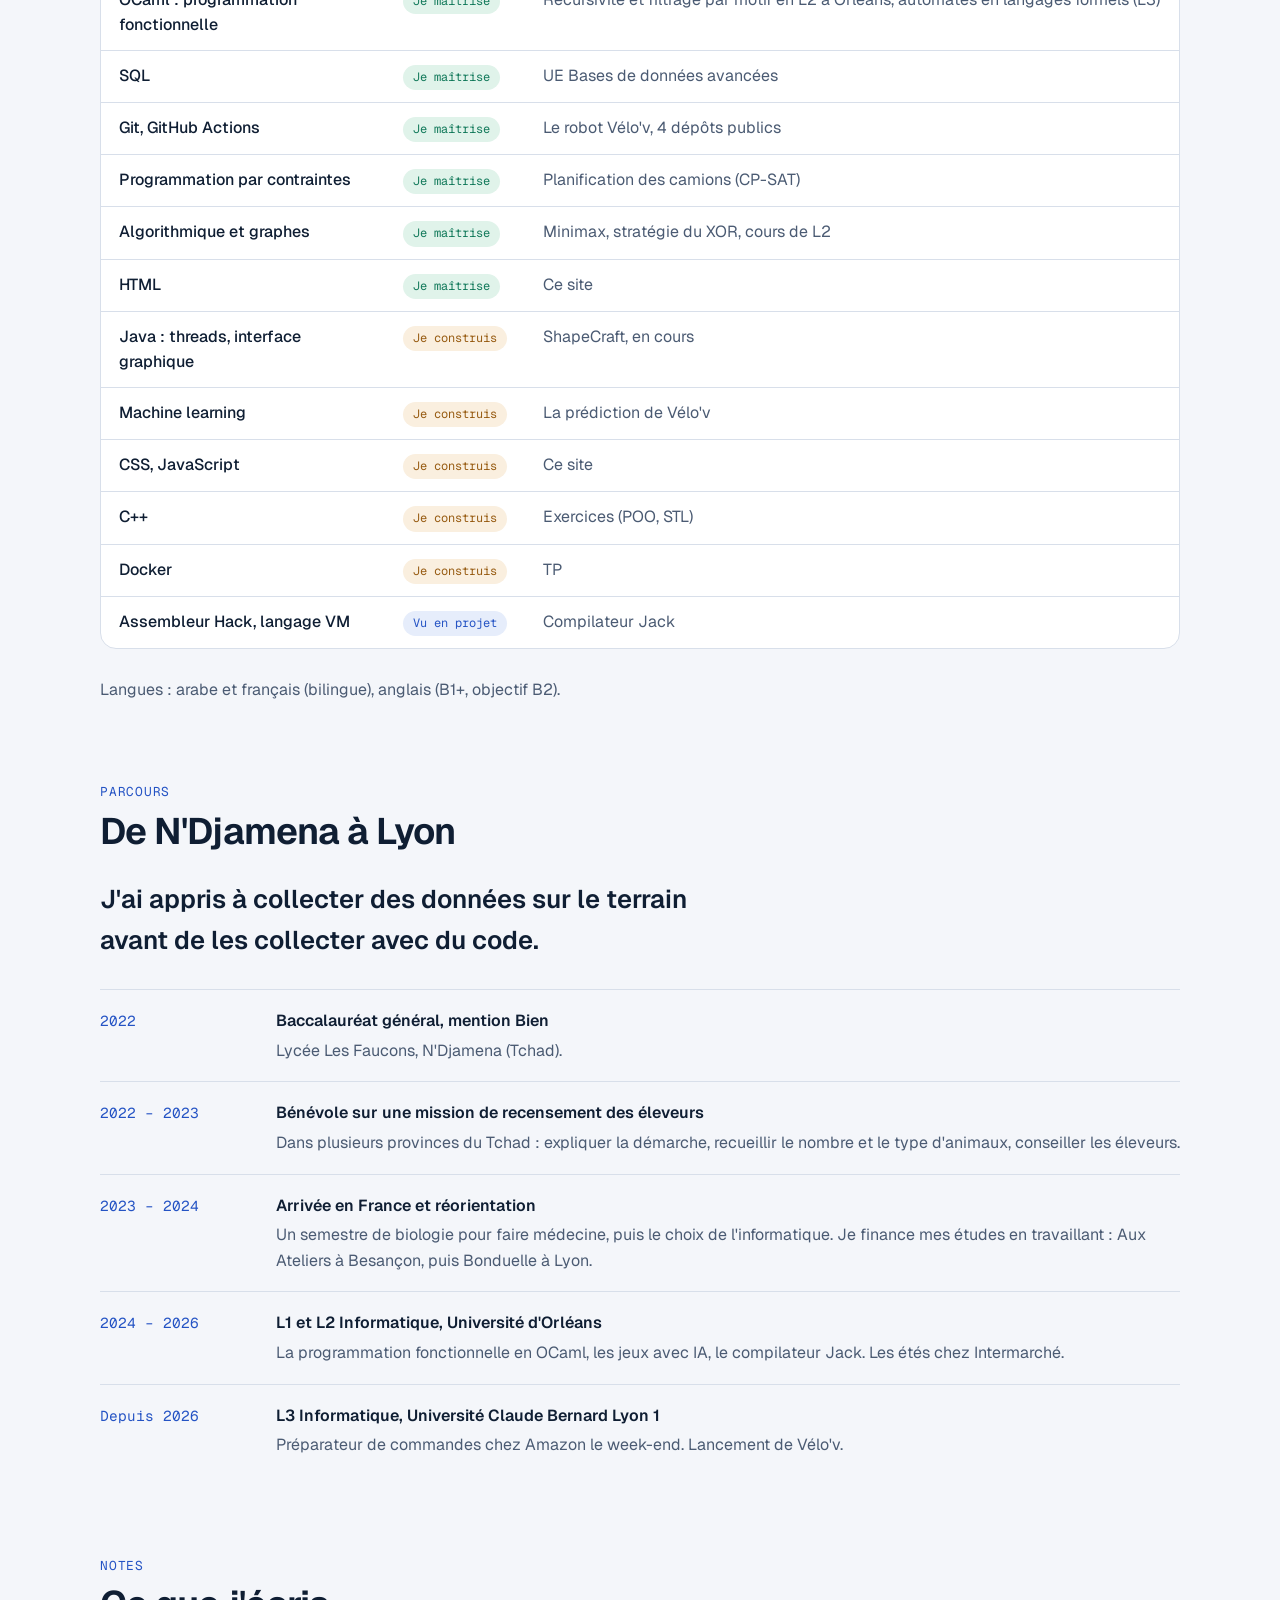
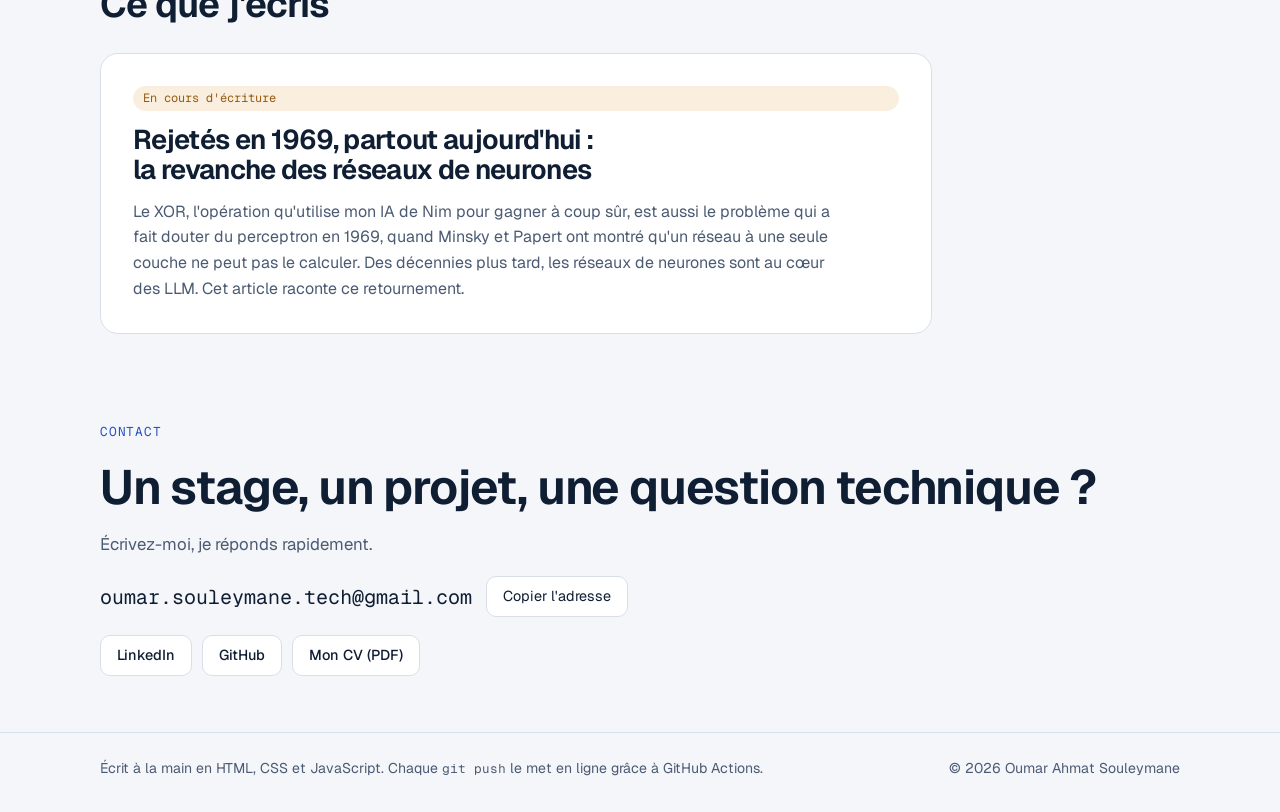
==== commit fc450ec2: "Trois jeux contre mes IA, ShapeCraft, corrections OCaml" ====
--- a/public/index.html
+++ b/public/index.html
@@ -3,7 +3,52 @@
 <head>
 <meta charset="utf-8">
 <meta name="viewport" content="width=device-width, initial-scale=1, viewport-fit=cover">
-<title>Oumar Ahmat Souleymane</title>
+<title>Oumar Ahmat Souleymane · Ingénieur IA en construction</title>
+<link rel="canonical" href="https://oumar-souleymane.web.app/">
+<meta property="og:type" content="profile">
+<meta property="og:locale" content="fr_FR">
+<meta property="og:site_name" content="Oumar Ahmat Souleymane">
+<meta property="og:title" content="Oumar Ahmat Souleymane · Ingénieur IA en construction">
+<meta property="og:description" content="Oumar Ahmat Souleymane, ingénieur IA en construction. Étudiant en L3 Informatique à Lyon 1, à la recherche d'un stage de 3 mois dès mai 2027.">
+<meta property="og:url" content="https://oumar-souleymane.web.app/">
+<meta property="og:image" content="https://oumar-souleymane.web.app/img/apercu.png">
+<meta property="og:image:width" content="1200">
+<meta property="og:image:height" content="630">
+<meta property="og:image:alt" content="Oumar Ahmat Souleymane, ingénieur IA en construction">
+<meta name="twitter:card" content="summary_large_image">
+<script type="application/ld+json">
+{
+  "@context": "https://schema.org",
+  "@type": "Person",
+  "name": "Oumar Ahmat Souleymane",
+  "alternateName": "Oumar Souleymane",
+  "url": "https://oumar-souleymane.web.app/",
+  "image": "https://oumar-souleymane.web.app/img/photo.jpg",
+  "jobTitle": "Étudiant en L3 Informatique",
+  "description": "Ingénieur IA en construction : je construis des systèmes qui collectent, comprennent et optimisent des données réelles.",
+  "affiliation": {
+    "@type": "CollegeOrUniversity",
+    "name": "Université Claude Bernard Lyon 1"
+  },
+  "address": {
+    "@type": "PostalAddress",
+    "addressLocality": "Lyon",
+    "addressCountry": "FR"
+  },
+  "knowsAbout": [
+    "Python",
+    "Java",
+    "OCaml",
+    "Intelligence artificielle",
+    "Recherche opérationnelle",
+    "GitHub Actions"
+  ],
+  "sameAs": [
+    "https://github.com/S-oumar",
+    "https://www.linkedin.com/in/oumar-ahmat-souleymane"
+  ]
+}
+</script>
 <meta name="description" content="Oumar Ahmat Souleymane, ingénieur IA en construction. Étudiant en L3 Informatique à Lyon 1, à la recherche d'un stage de 3 mois dès mai 2027.">
 <link rel="preconnect" href="https://fonts.googleapis.com">
 <link rel="preconnect" href="https://fonts.gstatic.com" crossorigin>
@@ -152,21 +197,35 @@
         </div>
         <ul class="tags"><li>Java</li><li>UML · MVC</li><li>Équipe de 3</li></ul>
       </div>
-      <p>Conçus en UML puis développés en 4 itérations&nbsp;: une architecture MVC de 16 classes et trois IA à deux niveaux (minimax, évaluation par score, stratégie gagnante du XOR). J'ai assuré la conception, tout le développement et la présentation de chaque itération. Ci-dessous, la stratégie de l'IA du Nim, réécrite en JavaScript.</p>
-      <div class="nim" id="nim">
-        <div class="nim-top">
-          <strong>Essayez de battre mon IA de Nim</strong>
-          <span class="muted">Celui qui prend la dernière allumette gagne.</span>
-        </div>
-        <div class="piles" id="piles"></div>
-        <p class="nim-status" id="nim-status" aria-live="polite">À vous de commencer. Cliquez sur une allumette&nbsp;: elle et toutes celles à sa droite sont retirées du tas.</p>
-        <div class="nim-actions">
-          <button class="btn" type="button" id="nim-reset">Nouvelle partie</button>
-          <button class="btn" type="button" id="nim-why" aria-expanded="false" aria-controls="nim-xor">Voir le calcul de l'IA</button>
-        </div>
-        <div class="xor" id="nim-xor" hidden>
-          <table><tbody id="xor-body"></tbody></table>
-          <p class="muted" id="xor-text"></p>
+      <p>Conçus en UML puis développés en 4 itérations&nbsp;: une architecture MVC de 16 classes et trois IA à deux niveaux (minimax, évaluation par score, stratégie gagnante du XOR). J'ai assuré la conception, tout le développement et la présentation de chaque itération. Ci-dessous, les trois IA réécrites en JavaScript&nbsp;: choisissez un jeu et essayez de les battre.</p>
+      <div class="arcade" id="arcade">
+        <div class="arcade-top">
+          <div class="tabs" role="tablist" aria-label="Choisir un jeu">
+            <button type="button" role="tab" id="tab-ttt" data-game="ttt" aria-controls="game-ttt" aria-selected="true">Morpion</button>
+            <button type="button" role="tab" id="tab-c4" data-game="c4" aria-controls="game-c4" aria-selected="false" tabindex="-1">Puissance 4</button>
+            <button type="button" role="tab" id="tab-nim" data-game="nim" aria-controls="game-nim" aria-selected="false" tabindex="-1">Nim</button>
+          </div>
+          <div class="level" role="group" aria-label="Niveau de l'IA">
+            <button type="button" data-level="easy" aria-pressed="false">Facile</button>
+            <button type="button" data-level="hard" aria-pressed="true">Difficile</button>
+          </div>
+        </div>
+        <div class="arcade-head">
+          <strong>Jouez contre mes IA</strong>
+          <span class="muted" id="game-rule"></span>
+        </div>
+        <div class="board" id="game-ttt" role="tabpanel" aria-labelledby="tab-ttt"><div class="ttt" id="ttt"></div></div>
+        <div class="board" id="game-c4" role="tabpanel" aria-labelledby="tab-c4" hidden><div class="c4" id="c4"></div></div>
+        <div class="board" id="game-nim" role="tabpanel" aria-labelledby="tab-nim" hidden><div class="piles" id="piles"></div></div>
+        <p class="game-status" id="game-status" aria-live="polite"></p>
+        <div class="game-actions">
+          <button class="btn primary" type="button" id="game-reset">Nouvelle partie</button>
+          <button class="btn" type="button" id="game-why" aria-expanded="false" aria-controls="game-why-box">Comment l'IA réfléchit</button>
+          <span class="game-score" id="game-score"></span>
+        </div>
+        <div class="why" id="game-why-box" hidden>
+          <p id="why-text"></p>
+          <div class="xor" id="nim-xor"><table><tbody id="xor-body"></tbody></table></div>
         </div>
       </div>
       <a class="more" href="https://github.com/S-oumar/jeux-de-plateau-ia" target="_blank" rel="noopener">Le code Java sur GitHub</a>
@@ -181,8 +240,9 @@
       </article>
       <article class="card">
         <p class="meta">Java · projet de L3 · <span class="chip build">En cours</span></p>
-        <h3>Shapez</h3>
-        <p>Un jeu d'usine en Java, inspiré de Shapez, pour apprendre les threads et l'interface graphique. Fiche détaillée à venir.</p>
+        <h3>ShapeCraft</h3>
+        <p>Un jeu d'usine en Java inspiré de shapez.io&nbsp;: on pose des machines sur une grille, et les objets circulent de machine en machine. Architecture MVC, et un thread de jeu qui fait tourner l'usine chaque seconde pendant que les clics modifient la grille.</p>
+        <a class="more" href="https://github.com/S-oumar/ShapeCraft" target="_blank" rel="noopener">Voir le dépôt</a>
       </article>
     </div>
   </section>
@@ -215,13 +275,13 @@
         <tbody>
           <tr><td>Python</td><td><span class="chip master">Je maîtrise</span></td><td>Vélo'v (requests, csv, pathlib, datetime, gestion des erreurs), planification (OR-Tools), compilateur Jack</td></tr>
           <tr><td>Java&nbsp;: POO, UML, MVC</td><td><span class="chip master">Je maîtrise</span></td><td>Jeux de plateau&nbsp;: 16 classes, héritage, exceptions</td></tr>
-          <tr><td>OCaml&nbsp;: programmation fonctionnelle</td><td><span class="chip master">Je maîtrise</span></td><td>Premier de la promotion en L2 à Orléans, automates en langages formels (L3)</td></tr>
+          <tr><td>OCaml&nbsp;: programmation fonctionnelle</td><td><span class="chip master">Je maîtrise</span></td><td>Récursivité et filtrage par motif en L2 à Orléans, automates en langages formels (L3)</td></tr>
           <tr><td>SQL</td><td><span class="chip master">Je maîtrise</span></td><td>UE Bases de données avancées</td></tr>
           <tr><td>Git, GitHub Actions</td><td><span class="chip master">Je maîtrise</span></td><td>Le robot Vélo'v, 4 dépôts publics</td></tr>
           <tr><td>Programmation par contraintes</td><td><span class="chip master">Je maîtrise</span></td><td>Planification des camions (CP-SAT)</td></tr>
           <tr><td>Algorithmique et graphes</td><td><span class="chip master">Je maîtrise</span></td><td>Minimax, stratégie du XOR, cours de L2</td></tr>
           <tr><td>HTML</td><td><span class="chip master">Je maîtrise</span></td><td>Ce site</td></tr>
-          <tr><td>Java&nbsp;: threads, interface graphique</td><td><span class="chip build">Je construis</span></td><td>Shapez, en cours</td></tr>
+          <tr><td>Java&nbsp;: threads, interface graphique</td><td><span class="chip build">Je construis</span></td><td>ShapeCraft, en cours</td></tr>
           <tr><td>Machine learning</td><td><span class="chip build">Je construis</span></td><td>La prédiction de Vélo'v</td></tr>
           <tr><td>CSS, JavaScript</td><td><span class="chip build">Je construis</span></td><td>Ce site</td></tr>
           <tr><td>C++</td><td><span class="chip build">Je construis</span></td><td>Exercices (POO, STL)</td></tr>
@@ -243,7 +303,7 @@
       <li><span class="when">2022</span><div class="what"><strong>Baccalauréat général, mention Bien</strong><span>Lycée Les Faucons, N'Djamena (Tchad).</span></div></li>
       <li><span class="when">2022 – 2023</span><div class="what"><strong>Bénévole sur une mission de recensement des éleveurs</strong><span>Dans plusieurs provinces du Tchad&nbsp;: expliquer la démarche, recueillir le nombre et le type d'animaux, conseiller les éleveurs.</span></div></li>
       <li><span class="when">2023 – 2024</span><div class="what"><strong>Arrivée en France et réorientation</strong><span>Un semestre de biologie pour faire médecine, puis le choix de l'informatique. Je finance mes études en travaillant&nbsp;: Aux Ateliers à Besançon, puis Bonduelle à Lyon.</span></div></li>
-      <li><span class="when">2024 – 2026</span><div class="what"><strong>L1 et L2 Informatique, Université d'Orléans</strong><span>Premier de la promotion en programmation fonctionnelle (OCaml). Les jeux avec IA, le compilateur Jack. Les étés chez Intermarché.</span></div></li>
+      <li><span class="when">2024 – 2026</span><div class="what"><strong>L1 et L2 Informatique, Université d'Orléans</strong><span>La programmation fonctionnelle en OCaml, les jeux avec IA, le compilateur Jack. Les étés chez Intermarché.</span></div></li>
       <li><span class="when">Depuis 2026</span><div class="what"><strong>L3 Informatique, Université Claude Bernard Lyon 1</strong><span>Préparateur de commandes chez Amazon le week-end. Lancement de Vélo'v.</span></div></li>
     </ol>
   </section>
--- a/public/css/style.css
+++ b/public/css/style.css
@@ -17,6 +17,7 @@
   --live-soft: #e0f3ea;
   --build: #965a10;
   --build-soft: #faefdf;
+  --ai: #d2690f;
   --header: rgba(244, 246, 250, 0.88);
   --display: "Geist", system-ui, -apple-system, "Segoe UI", Roboto, sans-serif;
   --body: "Geist", system-ui, -apple-system, "Segoe UI", Roboto, sans-serif;
@@ -26,14 +27,14 @@
   :root:not([data-theme="light"]) {
     --bg: #0b1626; --surface: #102036; --ink: #e7edf7; --muted: #9db0c9; --line: #22354f;
     --accent: #7fb2ff; --accent-soft: #16294a; --live: #4fd1a1; --live-soft: #0f3328;
-    --build: #f0b35b; --build-soft: #35260f; --header: rgba(11, 22, 38, 0.88);
+    --build: #f0b35b; --build-soft: #35260f; --ai: #f0b35b; --header: rgba(11, 22, 38, 0.88);
     color-scheme: dark;
   }
 }
 :root[data-theme="dark"] {
   --bg: #0b1626; --surface: #102036; --ink: #e7edf7; --muted: #9db0c9; --line: #22354f;
   --accent: #7fb2ff; --accent-soft: #16294a; --live: #4fd1a1; --live-soft: #0f3328;
-  --build: #f0b35b; --build-soft: #35260f; --header: rgba(11, 22, 38, 0.88);
+  --build: #f0b35b; --build-soft: #35260f; --ai: #f0b35b; --header: rgba(11, 22, 38, 0.88);
   color-scheme: dark;
 }
 
@@ -168,10 +169,35 @@
 footer { border-top: 1px solid var(--line); }
 footer .wrap { display: flex; flex-wrap: wrap; justify-content: space-between; gap: 8px 24px; padding-block: 24px 32px; color: var(--muted); font-size: 0.88rem; }
 
-/* Le jeu de Nim */
-.nim { display: grid; gap: 16px; padding: 22px; border-radius: 14px; background: var(--bg); border: 1px solid var(--line); }
-.nim-top { display: flex; flex-wrap: wrap; justify-content: space-between; align-items: baseline; gap: 8px 16px; }
-.nim-top strong { font-family: var(--display); font-size: 1.15rem; }
+/* Les trois jeux */
+.arcade { display: grid; gap: 16px; padding: 22px; border-radius: 14px; background: var(--bg); border: 1px solid var(--line); }
+.arcade-top { display: flex; flex-wrap: wrap; justify-content: space-between; align-items: center; gap: 12px; }
+.tabs, .level { display: inline-flex; gap: 4px; padding: 4px; border-radius: 12px; background: var(--surface); border: 1px solid var(--line); }
+.tabs button, .level button { font: inherit; font-size: 0.9rem; font-weight: 500; white-space: nowrap; padding: 6px 14px; border: 0; border-radius: 8px; background: none; color: var(--muted); cursor: pointer; }
+.level button { font-size: 0.8rem; padding: 5px 11px; }
+.tabs button:hover, .level button:hover { color: var(--ink); }
+.tabs button[aria-selected="true"] { background: var(--accent); color: var(--bg); }
+.level button[aria-pressed="true"] { background: var(--accent-soft); color: var(--accent); }
+.arcade-head { display: flex; flex-wrap: wrap; justify-content: space-between; align-items: baseline; gap: 4px 16px; }
+.arcade-head strong { font-family: var(--display); font-size: 1.15rem; }
+.board { min-width: 0; }
+.ttt { display: grid; grid-template-columns: repeat(3, minmax(0, 1fr)); gap: 8px; width: min(100%, 264px); }
+.cell { aspect-ratio: 1; padding: 14px; border-radius: 12px; border: 1px solid var(--line); background: var(--surface); color: var(--ink); cursor: pointer; }
+.cell:hover:not(:disabled) { border-color: var(--accent); }
+.cell:disabled { cursor: default; }
+.cell svg { display: block; width: 100%; height: 100%; fill: none; stroke: currentColor; stroke-width: 4; stroke-linecap: round; }
+.cell.you { color: var(--accent); }
+.cell.ai { color: var(--ai); }
+.cell.win { background: var(--accent-soft); border-color: var(--accent); }
+.c4 { display: grid; grid-template-columns: repeat(7, minmax(0, 1fr)); gap: 4px; width: min(100%, 420px); padding: 8px; border-radius: 14px; background: var(--surface); border: 1px solid var(--line); }
+.col { display: grid; gap: 4px; padding: 3px; border: 0; border-radius: 10px; background: none; cursor: pointer; }
+.col:hover:not(:disabled) { background: var(--accent-soft); }
+.col:disabled { cursor: default; }
+.slot { display: block; aspect-ratio: 1; border-radius: 50%; background: var(--bg); box-shadow: inset 0 1px 2px rgba(0, 0, 0, 0.18); }
+.slot.you { background: var(--accent); box-shadow: none; }
+.slot.ai { background: var(--ai); box-shadow: none; }
+.slot.last { box-shadow: 0 0 0 2px var(--surface), 0 0 0 4px var(--muted); }
+.slot.win { box-shadow: 0 0 0 2px var(--surface), 0 0 0 4px var(--ink); }
 .piles { display: grid; gap: 10px; }
 .pile { display: grid; grid-template-columns: 4.5rem minmax(0, 1fr); align-items: center; gap: 12px; }
 .pile-label { font-family: var(--mono); font-size: 0.78rem; color: var(--muted); }
@@ -180,11 +206,15 @@
 .match:hover, .match.lift { transform: translateY(-4px); opacity: 1; }
 .match:disabled { cursor: default; transform: none; }
 .empty { font-family: var(--mono); font-size: 0.78rem; color: var(--muted); }
-.nim-status { min-height: 3.2em; }
-.nim-actions { display: flex; flex-wrap: wrap; gap: 10px; }
+.game-status { margin: 0; min-height: 3.2em; }
+.game-actions { display: flex; flex-wrap: wrap; align-items: center; gap: 10px; }
+.game-score { margin-left: auto; font-family: var(--mono); font-size: 0.8rem; color: var(--muted); }
 .btn { display: inline-flex; align-items: center; padding: 8px 16px; border-radius: 10px; border: 1px solid var(--line); background: var(--surface); color: var(--ink); font: inherit; font-size: 0.9rem; font-weight: 500; cursor: pointer; text-decoration: none; }
 .btn:hover { border-color: var(--accent); }
 .btn.primary { background: var(--accent); border-color: var(--accent); color: var(--bg); }
+.btn:disabled { opacity: 0.45; cursor: default; }
+.why { display: grid; gap: 10px; padding: 14px 16px; border-radius: 12px; background: var(--surface); border: 1px solid var(--line); }
+.why p { margin: 0; color: var(--muted); max-width: 68ch; }
 .xor { overflow-x: auto; }
 .xor table { border-collapse: collapse; font-family: var(--mono); font-size: 0.82rem; font-variant-numeric: tabular-nums; }
 .xor td { padding: 3px 14px 3px 0; color: var(--muted); }
@@ -195,7 +225,10 @@
 @media (max-width: 820px) {
   .principles { grid-template-columns: minmax(0, 1fr); }
   .pile { grid-template-columns: 3.4rem minmax(0, 1fr); }
-  .nim { padding: 16px; }
+  .arcade { padding: 16px; }
+  .tabs { display: grid; grid-template-columns: repeat(3, minmax(0, 1fr)); width: 100%; }
+  .tabs button { padding: 6px 4px; font-size: 0.85rem; }
+  .game-score { margin-left: 0; width: 100%; }
   .hero { grid-template-columns: minmax(0, 1fr); gap: 32px; padding-block: 44px 32px; }
   .portrait { order: -1; width: min(60%, 200px); justify-self: start; }
   .portrait svg { display: none; }
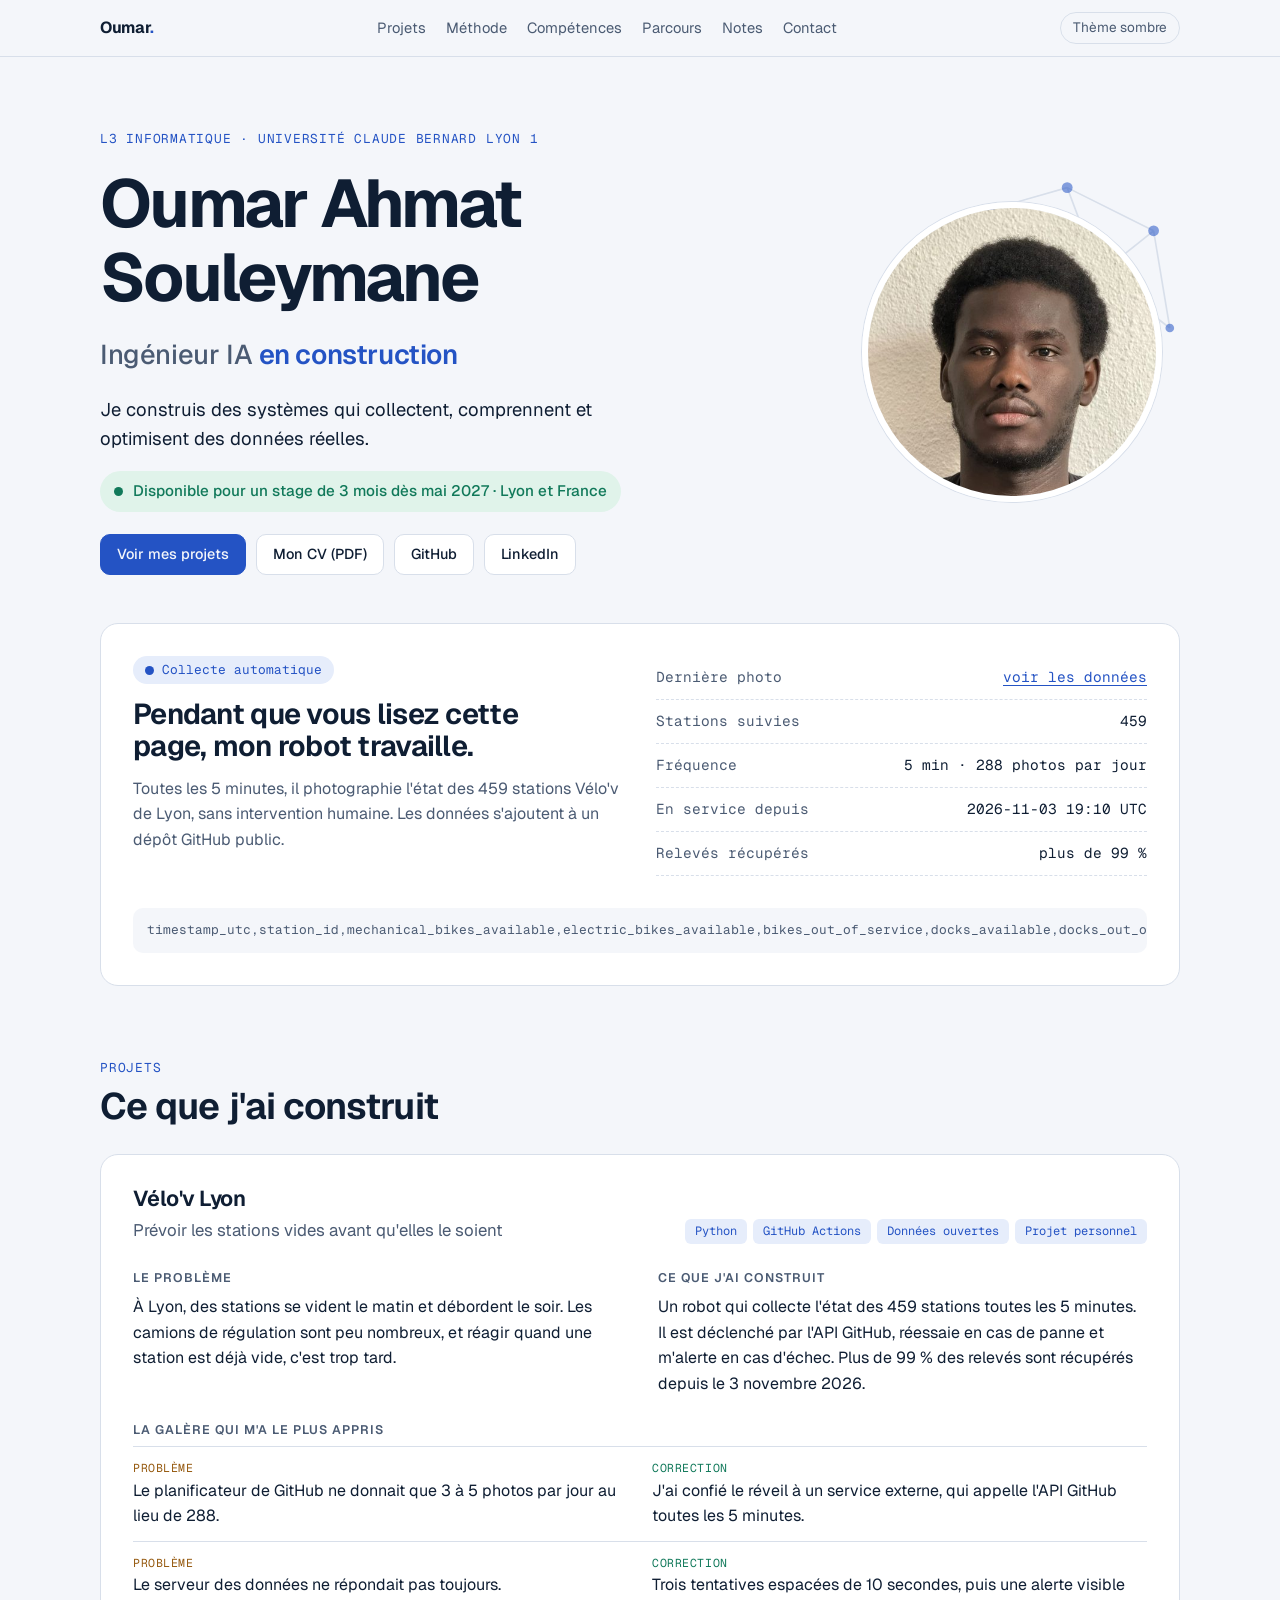
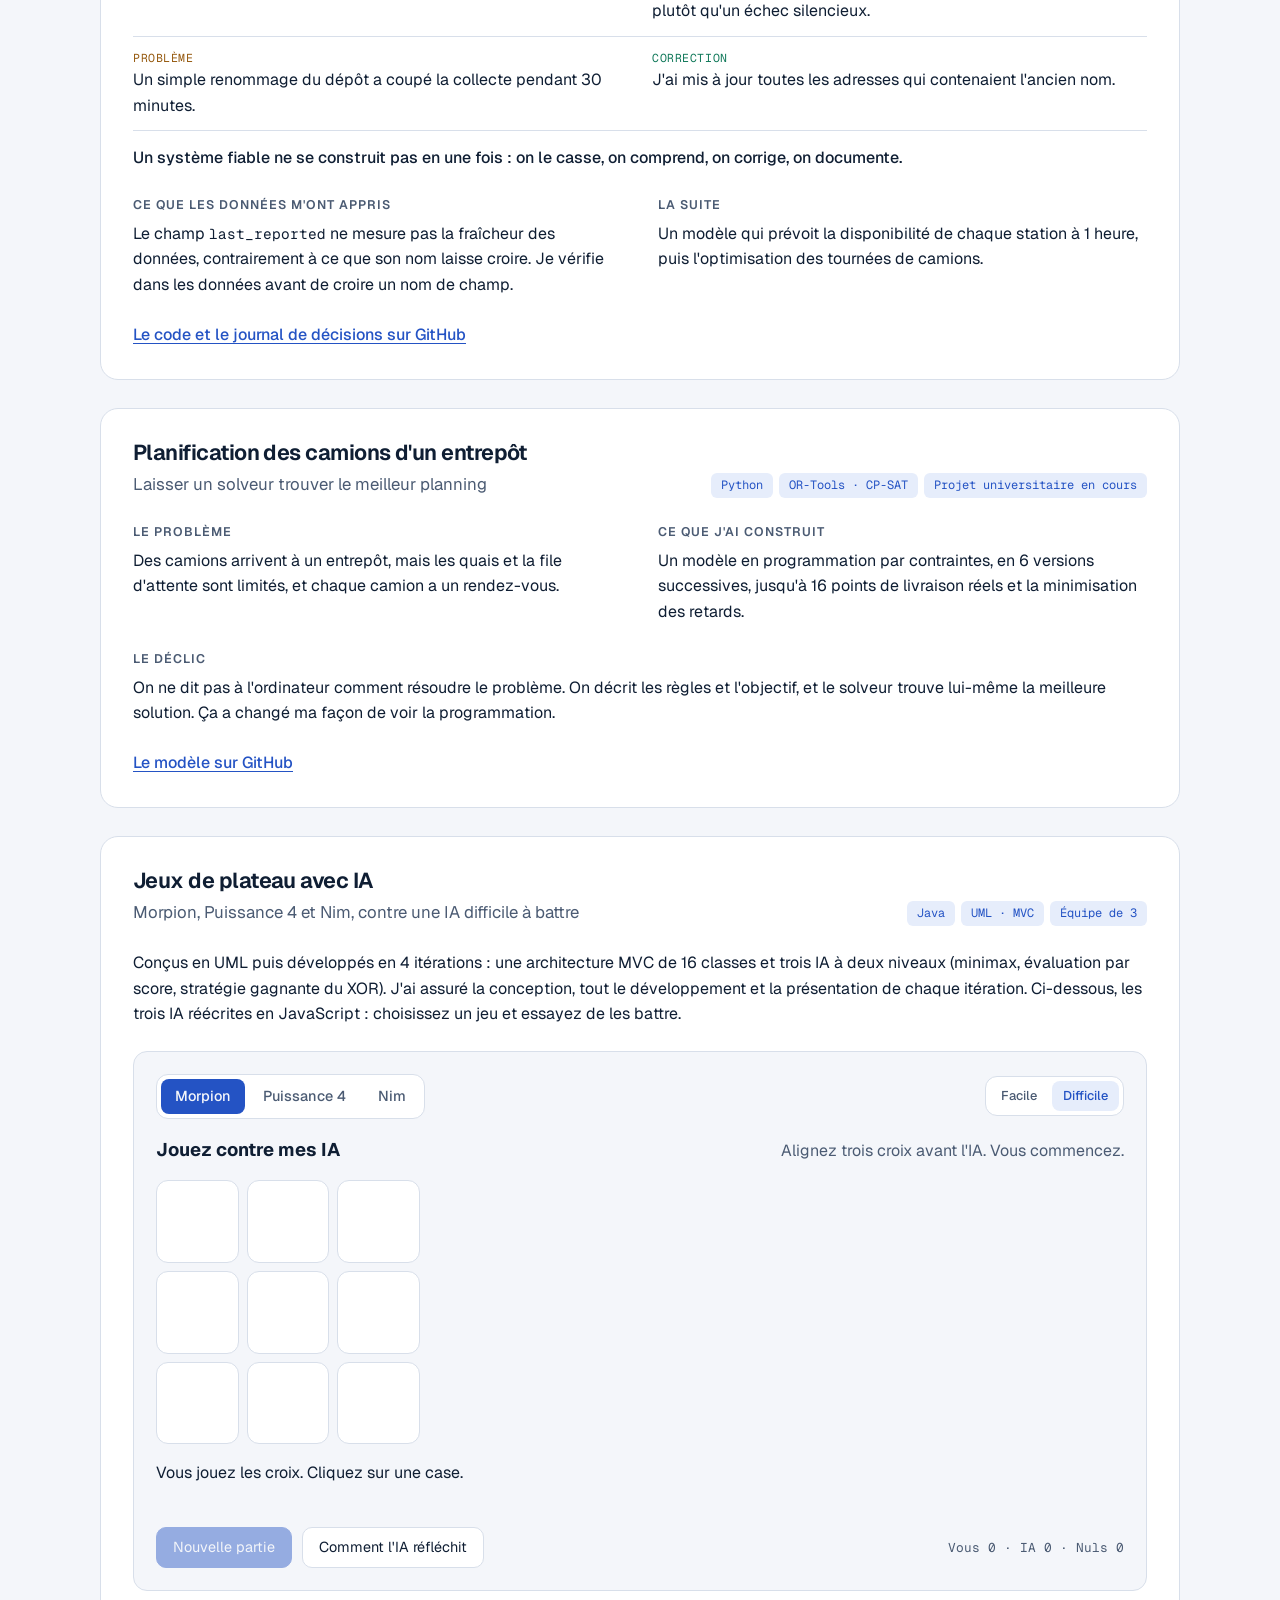
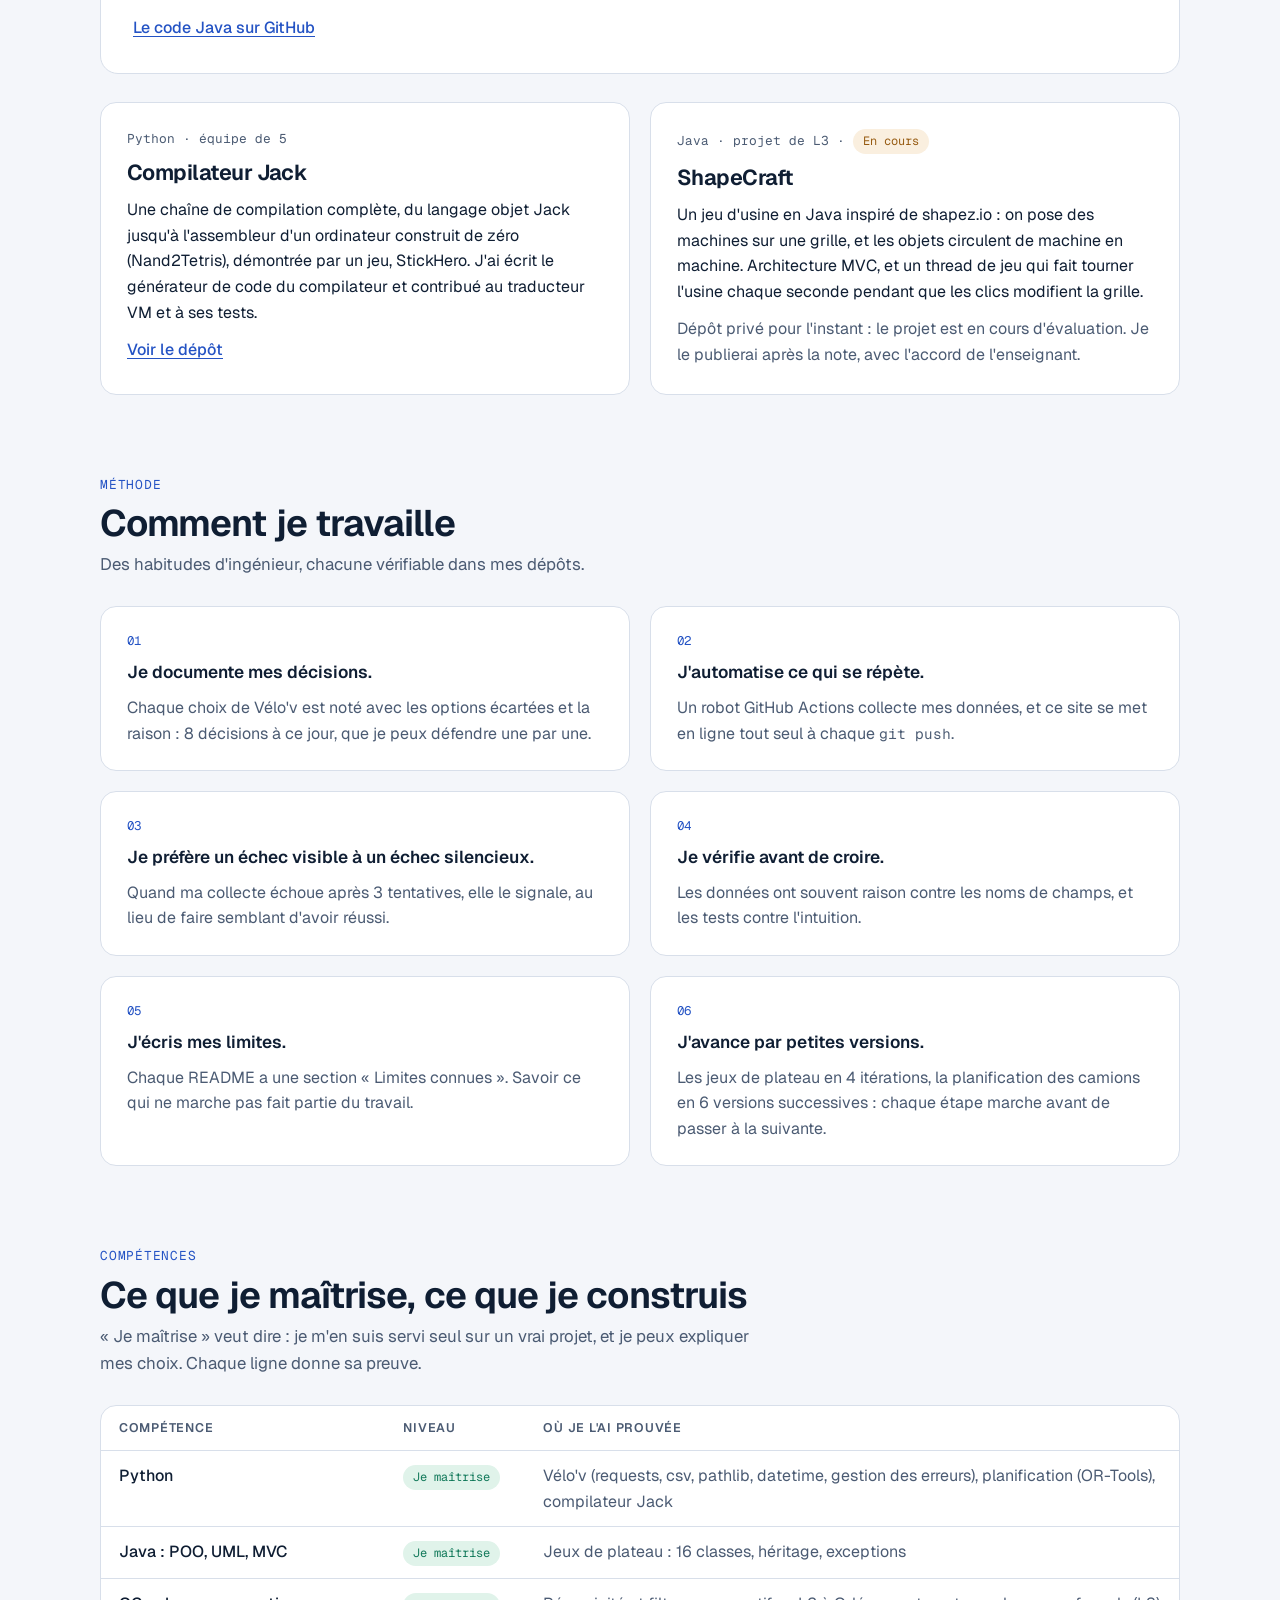
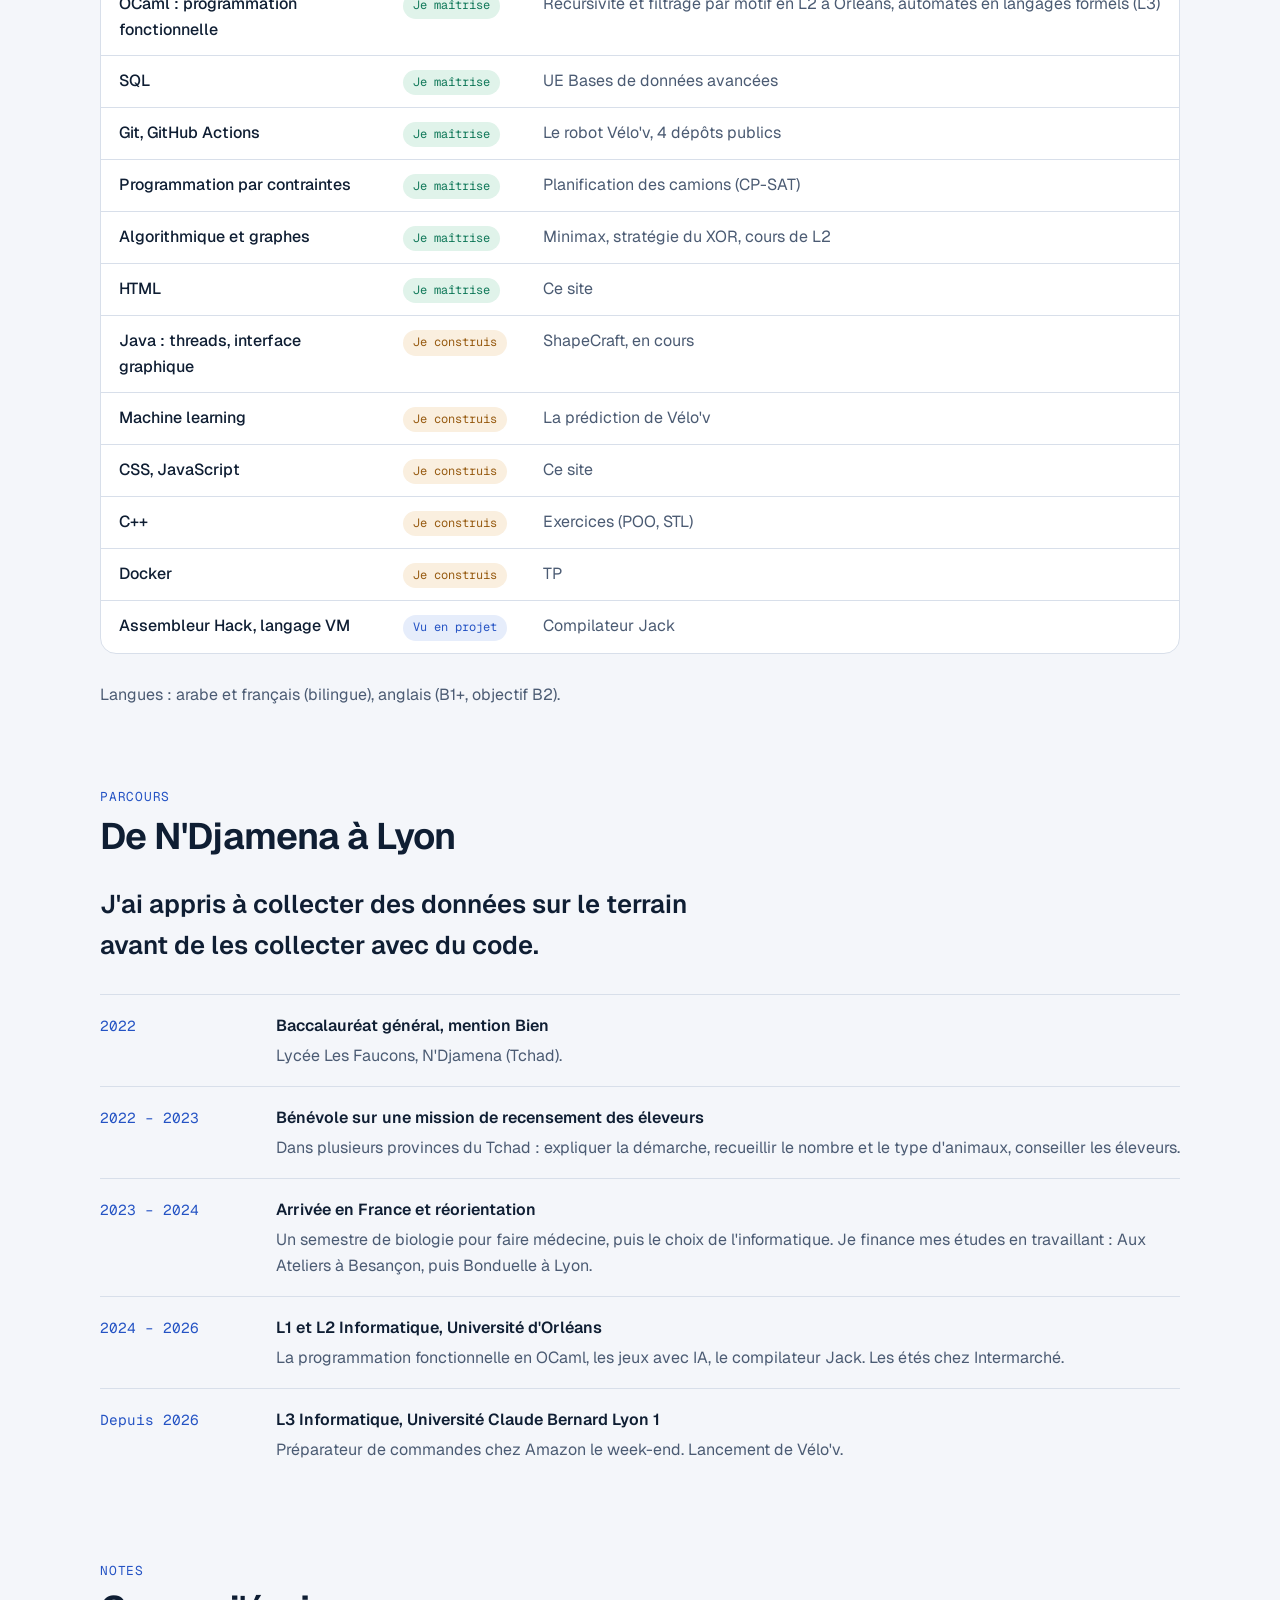
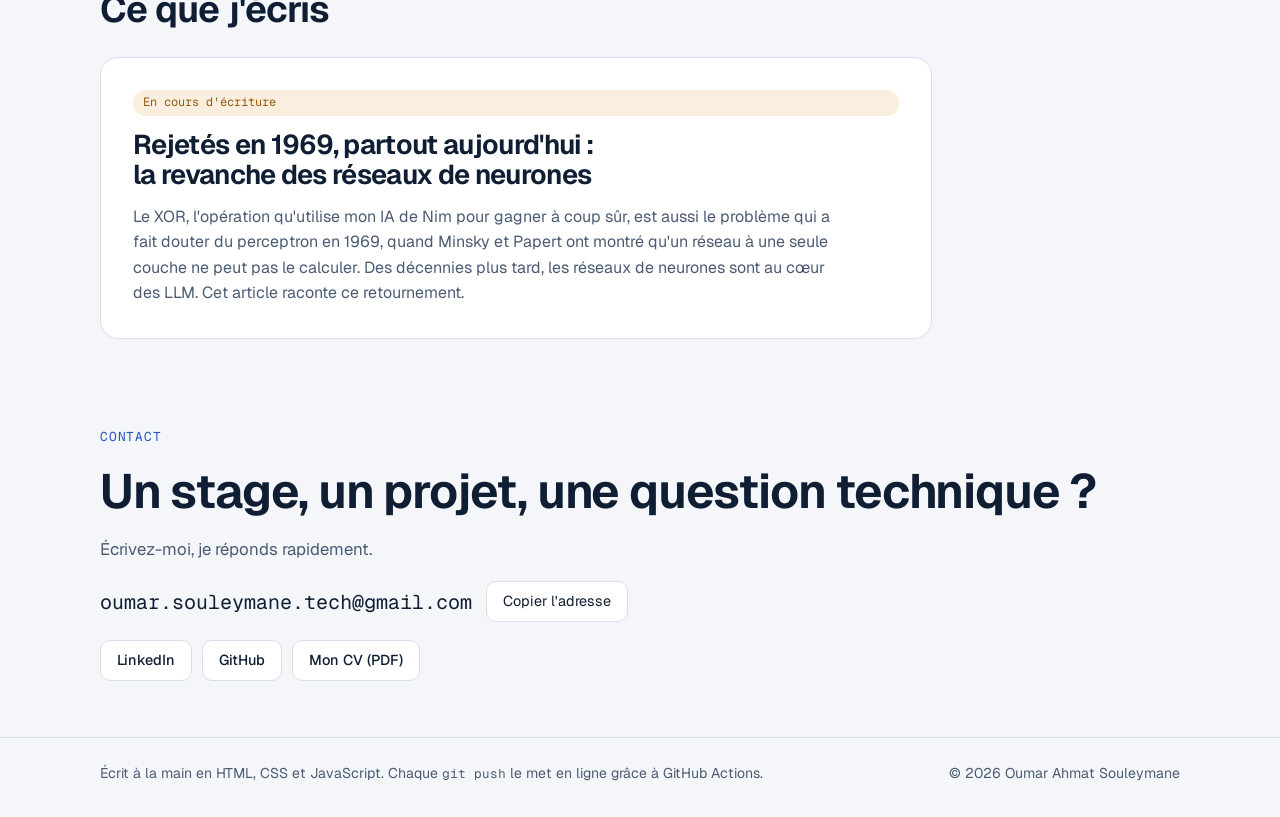
==== commit 0b0e84cd: "Modification sur le cv et le fichier html" ====
--- a/public/index.html
+++ b/public/index.html
@@ -242,7 +242,7 @@
         <p class="meta">Java · projet de L3 · <span class="chip build">En cours</span></p>
         <h3>ShapeCraft</h3>
         <p>Un jeu d'usine en Java inspiré de shapez.io&nbsp;: on pose des machines sur une grille, et les objets circulent de machine en machine. Architecture MVC, et un thread de jeu qui fait tourner l'usine chaque seconde pendant que les clics modifient la grille.</p>
-        <a class="more" href="https://github.com/S-oumar/ShapeCraft" target="_blank" rel="noopener">Voir le dépôt</a>
+        <p class="muted">Dépôt privé pour l'instant : le projet est en cours d'évaluation. Je le publierai après la note, avec l'accord de l'enseignant.</p>
       </article>
     </div>
   </section>
